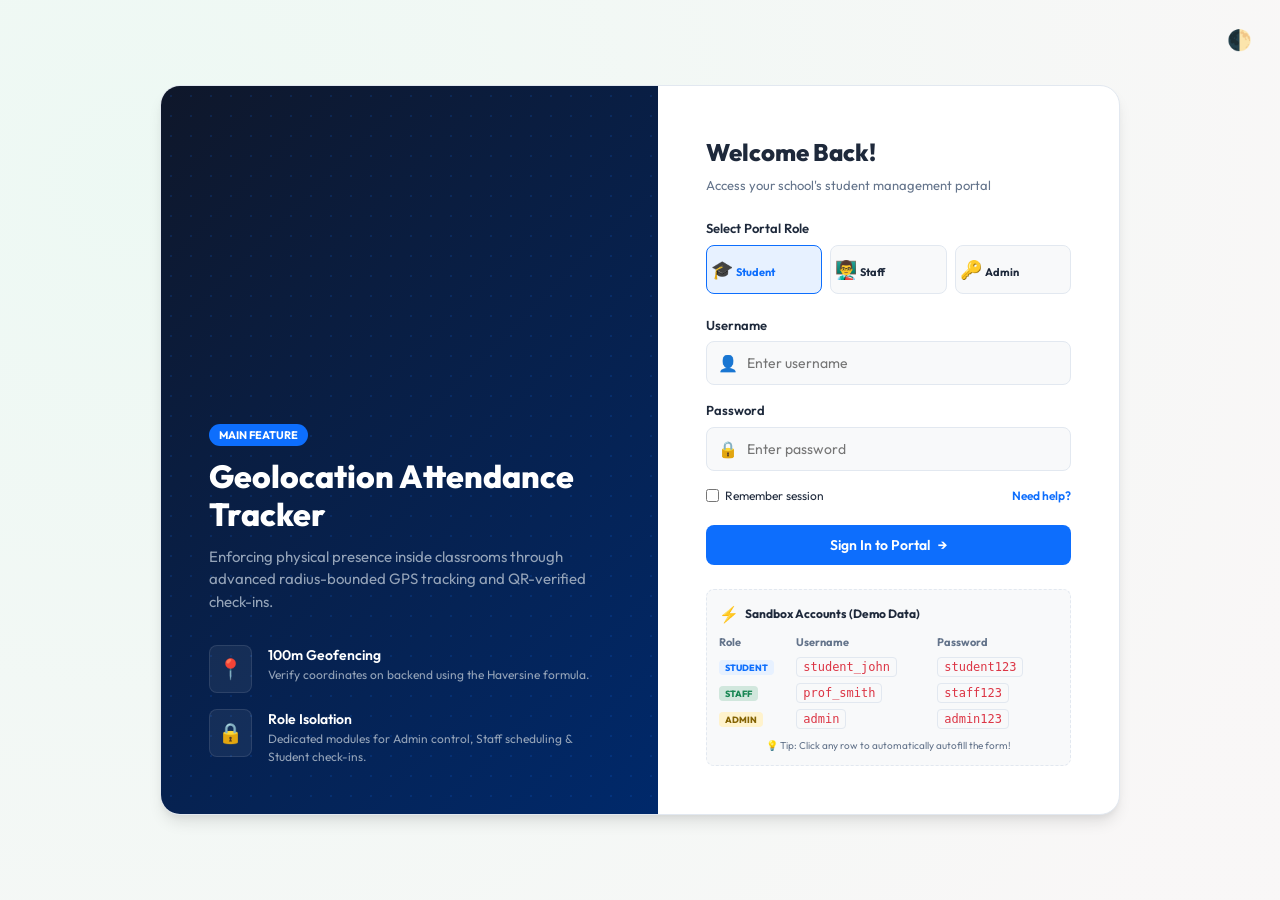
==== index.html @ 69a2ab68 "Initial commit: Smart Student Portal with geofenced attendance" ====
<!DOCTYPE html>
<html lang="en">
<head>
    <meta charset="UTF-8">
    <meta name="viewport" content="width=device-width, initial-scale=1.0">
    <title>Login - Smart Student Management Portal</title>
    <link rel="preconnect" href="https://fonts.googleapis.com">
    <link rel="preconnect" href="https://fonts.gstatic.com" crossorigin>
    <link href="https://fonts.googleapis.com/css2?family=Outfit:wght@300;400;500;600;700;800&display=swap" rel="stylesheet">
    <link rel="stylesheet" href="style.css">
</head>
<body class="login-body">
    <!-- Theme Toggle Floating Button -->
    <button class="theme-toggle" id="theme-btn" aria-label="Toggle Dark Mode">🌓</button>

    <div class="login-wrapper">
        <div class="login-visual">
            <div class="visual-overlay"></div>
            <div class="visual-content">
                <span class="badge">Main Feature</span>
                <h1>Geolocation Attendance Tracker</h1>
                <p>Enforcing physical presence inside classrooms through advanced radius-bounded GPS tracking and QR-verified check-ins.</p>
                <div class="visual-features">
                    <div class="v-feat">
                        <span class="v-icon">📍</span>
                        <div>
                            <h4>100m Geofencing</h4>
                            <p>Verify coordinates on backend using the Haversine formula.</p>
                        </div>
                    </div>
                    <div class="v-feat">
                        <span class="v-icon">🔒</span>
                        <div>
                            <h4>Role Isolation</h4>
                            <p>Dedicated modules for Admin control, Staff scheduling & Student check-ins.</p>
                        </div>
                    </div>
                </div>
            </div>
        </div>

        <div class="login-container">
            <div class="login-header">
                <h2>Welcome Back!</h2>
                <p>Access your school's student management portal</p>
            </div>

            <!-- Login Form -->
            <form id="login-form">
                <div class="form-group">
                    <label for="role-select">Select Portal Role</label>
                    <div class="role-selector-grid">
                        <label class="role-card active">
                            <input type="radio" name="role" value="STUDENT" checked>
                            <span class="role-emoji">🎓</span>
                            <span class="role-text">Student</span>
                        </label>
                        <label class="role-card">
                            <input type="radio" name="role" value="STAFF">
                            <span class="role-emoji">👨‍🏫</span>
                            <span class="role-text">Staff</span>
                        </label>
                        <label class="role-card">
                            <input type="radio" name="role" value="ADMIN">
                            <span class="role-emoji">🔑</span>
                            <span class="role-text">Admin</span>
                        </label>
                    </div>
                </div>

                <div class="form-group">
                    <label for="username">Username</label>
                    <div class="input-with-icon">
                        <span class="field-icon">👤</span>
                        <input type="text" id="username" placeholder="Enter username" required autocomplete="username">
                    </div>
                </div>

                <div class="form-group">
                    <label for="password">Password</label>
                    <div class="input-with-icon">
                        <span class="field-icon">🔒</span>
                        <input type="password" id="password" placeholder="Enter password" required autocomplete="current-password">
                    </div>
                </div>

                <div class="form-actions">
                    <label class="remember-me">
                        <input type="checkbox" id="remember">
                        <span>Remember session</span>
                    </label>
                    <a href="#" class="forgot-pwd" onclick="alert('Demo account credentials are listed in the Sandbox Accounts panel below!')">Need help?</a>
                </div>

                <div id="login-error" class="error-banner hide">
                    <span class="err-icon">⚠️</span>
                    <span class="err-msg">Invalid username or password.</span>
                </div>

                <button type="submit" class="btn btn-primary btn-block" id="login-submit-btn">
                    <span>Sign In to Portal</span>
                    <span class="btn-arrow">→</span>
                </button>
            </form>

            <!-- Sandbox Accounts Guide (Extremely helpful for grading!) -->
            <div class="sandbox-card">
                <div class="sandbox-header">
                    <span>⚡</span>
                    <h4>Sandbox Accounts (Demo Data)</h4>
                </div>
                <div class="sandbox-body">
                    <table class="sandbox-table">
                        <thead>
                            <tr>
                                <th>Role</th>
                                <th>Username</th>
                                <th>Password</th>
                            </tr>
                        </thead>
                        <tbody>
                            <tr onclick="fillCredentials('student_john', 'student123', 'STUDENT')">
                                <td><span class="pill-badge student">Student</span></td>
                                <td><code>student_john</code></td>
                                <td><code>student123</code></td>
                            </tr>
                            <tr onclick="fillCredentials('prof_smith', 'staff123', 'STAFF')">
                                <td><span class="pill-badge staff">Staff</span></td>
                                <td><code>prof_smith</code></td>
                                <td><code>staff123</code></td>
                            </tr>
                            <tr onclick="fillCredentials('admin', 'admin123', 'ADMIN')">
                                <td><span class="pill-badge admin">Admin</span></td>
                                <td><code>admin</code></td>
                                <td><code>admin123</code></td>
                            </tr>
                        </tbody>
                    </table>
                    <p class="sandbox-tip">💡 Tip: Click any row to automatically autofill the form!</p>
                </div>
            </div>
        </div>
    </div>

    <script src="script.js"></script>
</body>
</html>
---- style.css ----
/* Style Sheet for Smart Student Management Portal */

/* Core Theme Variables */
:root {
    --font-primary: 'Outfit', sans-serif;
    
    /* Light Mode Palette */
    --primary: #0d6efd;
    --primary-hover: #0b5ed7;
    --primary-light: #e7f1ff;
    --success: #198754;
    --success-light: #d1e7dd;
    --danger: #dc3545;
    --danger-light: #f8d7da;
    --warning: #ffc107;
    --warning-light: #fff3cd;
    
    --bg-color: #f8f9fa;
    --card-bg: #ffffff;
    --sidebar-bg: #0f172a;
    --sidebar-text: #94a3b8;
    --sidebar-active: #ffffff;
    --sidebar-active-bg: #1e293b;
    
    --text-color: #1e293b;
    --text-muted: #64748b;
    --border-color: #e2e8f0;
    
    --shadow-sm: 0 1px 3px rgba(0,0,0,0.1), 0 1px 2px rgba(0,0,0,0.06);
    --shadow-md: 0 4px 6px -1px rgba(0,0,0,0.1), 0 2px 4px -1px rgba(0,0,0,0.06);
    --shadow-lg: 0 10px 15px -3px rgba(0,0,0,0.1), 0 4px 6px -2px rgba(0,0,0,0.05);
    
    --glass-bg: rgba(255, 255, 255, 0.7);
    --glass-border: rgba(255, 255, 255, 0.4);
    --glass-blur: 12px;
    
    --border-radius: 12px;
    --border-radius-sm: 8px;
    --border-radius-lg: 20px;
    --transition: all 0.25s cubic-bezier(0.4, 0, 0.2, 1);
}

/* Dark Mode Overrides */
[data-theme="dark"] {
    --bg-color: #090d16;
    --card-bg: #111827;
    --sidebar-bg: #030712;
    --sidebar-active-bg: #111827;
    
    --text-color: #f3f4f6;
    --text-muted: #9ca3af;
    --border-color: #1f2937;
    
    --glass-bg: rgba(17, 24, 39, 0.7);
    --glass-border: rgba(31, 41, 55, 0.5);
    
    --shadow-sm: 0 1px 3px rgba(0,0,0,0.3);
    --shadow-md: 0 4px 6px -1px rgba(0,0,0,0.4);
    --shadow-lg: 0 10px 15px -3px rgba(0,0,0,0.5);
    
    --primary-light: #1e293b;
}

/* Global Resets & Styles */
* {
    margin: 0;
    padding: 0;
    box-sizing: border-box;
}

body {
    font-family: var(--font-primary);
    background-color: var(--bg-color);
    color: var(--text-color);
    line-height: 1.5;
    transition: var(--transition);
    overflow-x: hidden;
}

/* Scrollbar Customization */
::-webkit-scrollbar {
    width: 6px;
    height: 6px;
}
::-webkit-scrollbar-track {
    background: transparent;
}
::-webkit-scrollbar-thumb {
    background: var(--border-color);
    border-radius: 10px;
}
::-webkit-scrollbar-thumb:hover {
    background: var(--text-muted);
}

/* Layout Utilities */
.hide {
    display: none !important;
}

.text-center { text-align: center !important; }
.text-right { text-align: right !important; }
.py-4 { padding-top: 1.5rem !important; padding-bottom: 1.5rem !important; }
.py-5 { padding-top: 3rem !important; padding-bottom: 3rem !important; }
.mt-2 { margin-top: 0.5rem !important; }
.mt-3 { margin-top: 1rem !important; }
.mt-4 { margin-top: 1.5rem !important; }
.mb-2 { margin-bottom: 0.5rem !important; }
.mb-3 { margin-bottom: 1rem !important; }
.mb-4 { margin-bottom: 1.5rem !important; }
.mb-0 { margin-bottom: 0 !important; }
.max-width-100 { max-width: 100px !important; }
.max-width-300 { max-width: 300px !important; }
.max-width-350 { max-width: 350px !important; }

/* Grid Layouts */
.row {
    display: flex;
    gap: 12px;
}
.col {
    flex: 1;
}

.layout-grid-2 {
    display: grid;
    grid-template-columns: repeat(auto-fit, minmax(320px, 1fr));
    gap: 24px;
    margin-top: 24px;
}

.layout-grid-3-2 {
    display: grid;
    grid-template-columns: 3fr 2fr;
    gap: 24px;
    margin-top: 24px;
}

.layout-grid-3-1 {
    display: grid;
    grid-template-columns: 3fr 1fr;
    gap: 24px;
    margin-top: 24px;
}

@media (max-width: 992px) {
    .layout-grid-3-2, .layout-grid-3-1 {
        grid-template-columns: 1fr;
    }
}

/* Buttons */
.btn {
    display: inline-flex;
    align-items: center;
    justify-content: center;
    font-family: var(--font-primary);
    font-size: 14px;
    font-weight: 600;
    padding: 10px 18px;
    border-radius: var(--border-radius-sm);
    border: 1px solid transparent;
    cursor: pointer;
    transition: var(--transition);
    gap: 8px;
}

.btn-primary {
    background-color: var(--primary);
    color: #ffffff;
}
.btn-primary:hover {
    background-color: var(--primary-hover);
    transform: translateY(-1px);
}

.btn-success {
    background-color: var(--success);
    color: #ffffff;
}
.btn-success:hover {
    background-color: #157347;
    transform: translateY(-1px);
}

.btn-danger {
    background-color: var(--danger);
    color: #ffffff;
}
.btn-danger:hover {
    background-color: #bb2d3b;
}

.btn-outline {
    background-color: transparent;
    border-color: var(--border-color);
    color: var(--text-color);
}
.btn-outline:hover {
    background-color: var(--bg-color);
}

.btn-outline-primary {
    background-color: transparent;
    border-color: var(--primary);
    color: var(--primary);
}
.btn-outline-primary:hover {
    background-color: var(--primary-light);
}

.btn-outline-danger {
    background-color: transparent;
    border-color: var(--danger);
    color: var(--danger);
}
.btn-outline-danger:hover {
    background-color: var(--danger-light);
}

.btn-sm {
    padding: 6px 12px;
    font-size: 12px;
}

.btn-lg {
    padding: 14px 24px;
    font-size: 16px;
    border-radius: var(--border-radius);
}

.btn-block {
    display: flex;
    width: 100%;
}

/* Theme Toggle Button */
.theme-toggle {
    background: transparent;
    border: none;
    font-size: 20px;
    cursor: pointer;
    padding: 8px;
    border-radius: 50%;
    transition: var(--transition);
}
.theme-toggle:hover {
    background-color: var(--border-color);
    transform: scale(1.1);
}

/* ---------------------------------------------------- */
/* LOGIN PAGE STYLING */
/* ---------------------------------------------------- */
.login-body {
    background: radial-gradient(circle at 10% 20%, rgba(216, 241, 230, 0.46) 0.1%, rgba(233, 226, 226, 0.28) 90.1%);
    min-height: 100vh;
    display: flex;
    align-items: center;
    justify-content: center;
    padding: 20px;
}

[data-theme="dark"].login-body {
    background: radial-gradient(circle at 10% 20%, rgba(13, 20, 35, 0.9) 0%, rgba(3, 7, 18, 1) 100%);
}

.login-body #theme-btn {
    position: absolute;
    top: 20px;
    right: 20px;
    z-index: 100;
}

.login-wrapper {
    background: var(--card-bg);
    width: 100%;
    max-width: 960px;
    min-height: 580px;
    border-radius: var(--border-radius-lg);
    box-shadow: var(--shadow-lg);
    display: flex;
    overflow: hidden;
    border: 1px solid var(--border-color);
}

@media (max-width: 768px) {
    .login-wrapper {
        flex-direction: column;
    }
    .login-visual {
        display: none;
    }
}

.login-visual {
    flex: 1.1;
    background: linear-gradient(135deg, #0f172a 0%, #00296b 100%);
    position: relative;
    padding: 48px;
    display: flex;
    align-items: flex-end;
}

.visual-overlay {
    position: absolute;
    top: 0; left: 0; right: 0; bottom: 0;
    background-image: radial-gradient(rgba(13, 110, 253, 0.15) 1px, transparent 0);
    background-size: 20px 20px;
}

.visual-content {
    position: relative;
    z-index: 10;
    color: #ffffff;
}

.visual-content h1 {
    font-size: 32px;
    font-weight: 800;
    line-height: 1.2;
    margin: 12px 0;
}

.visual-content p {
    color: #94a3b8;
    font-size: 15px;
    margin-bottom: 32px;
}

.badge {
    background-color: var(--primary);
    color: #ffffff;
    padding: 4px 10px;
    font-size: 11px;
    font-weight: 700;
    text-transform: uppercase;
    border-radius: 20px;
}

.visual-features {
    display: flex;
    flex-direction: column;
    gap: 16px;
}

.v-feat {
    display: flex;
    gap: 16px;
    align-items: flex-start;
}

.v-icon {
    font-size: 20px;
    background: rgba(255,255,255,0.06);
    padding: 8px;
    border-radius: 8px;
    border: 1px solid rgba(255,255,255,0.1);
}

.v-feat h4 {
    font-size: 14px;
    font-weight: 600;
}

.v-feat p {
    font-size: 12px;
    color: #94a3b8;
    margin-bottom: 0;
}

.login-container {
    flex: 1;
    padding: 48px;
    display: flex;
    flex-direction: column;
    justify-content: center;
}

.login-header h2 {
    font-size: 24px;
    font-weight: 800;
    margin-bottom: 6px;
}

.login-header p {
    color: var(--text-muted);
    font-size: 13px;
    margin-bottom: 24px;
}

/* Forms & Inputs */
.form-group {
    margin-bottom: 16px;
}

.form-group label {
    display: block;
    font-size: 13px;
    font-weight: 600;
    margin-bottom: 6px;
    color: var(--text-color);
}

.input-with-icon {
    position: relative;
    width: 100%;
}

.field-icon {
    position: absolute;
    left: 12px;
    top: 50%;
    transform: translateY(-50%);
    font-size: 16px;
    color: var(--text-muted);
}

.form-control, input[type="text"], input[type="password"], input[type="email"], select, textarea {
    width: 100%;
    background-color: var(--bg-color);
    border: 1px solid var(--border-color);
    color: var(--text-color);
    font-family: var(--font-primary);
    font-size: 14px;
    padding: 12px 16px;
    border-radius: var(--border-radius-sm);
    transition: var(--transition);
}

.input-with-icon .form-control, .input-with-icon input {
    padding-left: 40px;
}

.form-control:focus, input:focus, select:focus, textarea:focus {
    outline: none;
    border-color: var(--primary);
    box-shadow: 0 0 0 3px var(--primary-light);
}

/* Role Radio Selection */
.role-selector-grid {
    display: grid;
    grid-template-columns: repeat(3, 1fr);
    gap: 8px;
    margin-bottom: 16px;
}

.role-card {
    border: 1px solid var(--border-color);
    border-radius: var(--border-radius-sm);
    padding: 10px 4px;
    display: flex;
    flex-direction: column;
    align-items: center;
    cursor: pointer;
    transition: var(--transition);
    background-color: var(--bg-color);
}

.role-card input[type="radio"] {
    display: none;
}

.role-emoji {
    font-size: 18px;
    margin-bottom: 4px;
}

.role-text {
    font-size: 11px;
    font-weight: 700;
}

.role-card.active {
    border-color: var(--primary);
    background-color: var(--primary-light);
    color: var(--primary);
}

/* Form Actions */
.form-actions {
    display: flex;
    justify-content: space-between;
    align-items: center;
    font-size: 12px;
    margin-bottom: 20px;
}

.remember-me {
    display: flex;
    align-items: center;
    gap: 6px;
    cursor: pointer;
}

.forgot-pwd {
    color: var(--primary);
    text-decoration: none;
    font-weight: 600;
}

.error-banner {
    background-color: var(--danger-light);
    color: var(--danger);
    padding: 10px 14px;
    border-radius: var(--border-radius-sm);
    font-size: 12px;
    font-weight: 600;
    margin-bottom: 16px;
    display: flex;
    align-items: center;
    gap: 8px;
    border: 1px solid rgba(220, 53, 69, 0.2);
}

/* Sandbox Credentials Helper */
.sandbox-card {
    background-color: var(--bg-color);
    border: 1px dashed var(--border-color);
    border-radius: var(--border-radius-sm);
    margin-top: 24px;
    padding: 12px;
}

.sandbox-header {
    display: flex;
    align-items: center;
    gap: 6px;
    margin-bottom: 8px;
}

.sandbox-header h4 {
    font-size: 12px;
    font-weight: 700;
}

.sandbox-table {
    width: 100%;
    font-size: 11px;
    border-collapse: collapse;
}

.sandbox-table th {
    text-align: left;
    color: var(--text-muted);
    padding-bottom: 4px;
}

.sandbox-table tr {
    cursor: pointer;
    transition: var(--transition);
}

.sandbox-table tr:hover {
    background-color: var(--border-color);
}

.sandbox-table td {
    padding: 4px 0;
}

.sandbox-tip {
    font-size: 10px;
    color: var(--text-muted);
    margin-top: 6px;
    text-align: center;
}

/* Pill Badges */
.pill-badge {
    padding: 2px 6px;
    font-size: 9px;
    font-weight: 800;
    border-radius: 4px;
    text-transform: uppercase;
}

.pill-badge.student { background-color: var(--primary-light); color: var(--primary); }
.pill-badge.staff { background-color: var(--success-light); color: var(--success); }
.pill-badge.admin { background-color: var(--warning-light); color: #856404; }

/* ---------------------------------------------------- */
/* DASHBOARD STRUCTURE */
/* ---------------------------------------------------- */
.dashboard-body {
    background-color: var(--bg-color);
    min-height: 100vh;
}

.dashboard-wrapper {
    display: flex;
    min-height: 100vh;
}

@media (max-width: 768px) {
    .dashboard-wrapper {
        flex-direction: column;
    }
}

/* Sidebar Navigation */
.sidebar {
    background-color: var(--sidebar-bg);
    width: 260px;
    display: flex;
    flex-direction: column;
    border-right: 1px solid var(--border-color);
    padding: 24px;
    color: var(--sidebar-text);
    flex-shrink: 0;
}

@media (max-width: 768px) {
    .sidebar {
        width: 100%;
        border-right: none;
        border-bottom: 1px solid var(--border-color);
    }
}

.sidebar-brand {
    display: flex;
    align-items: center;
    gap: 12px;
    margin-bottom: 32px;
}

.brand-logo {
    font-size: 28px;
}

.sidebar-brand h3 {
    color: #ffffff;
    font-size: 18px;
    font-weight: 800;
}

.sidebar-brand p {
    font-size: 11px;
    color: var(--text-muted);
}

.profile-card-mini {
    background-color: var(--sidebar-active-bg);
    border-radius: var(--border-radius);
    padding: 16px;
    display: flex;
    align-items: center;
    gap: 12px;
    margin-bottom: 24px;
    border: 1px solid rgba(255,255,255,0.05);
}

.avatar {
    width: 40px;
    height: 40px;
    border-radius: 50%;
    background-color: var(--primary);
    display: flex;
    align-items: center;
    justify-content: center;
    font-size: 20px;
}

.profile-info h4 {
    color: #ffffff;
    font-size: 13px;
    font-weight: 700;
    max-width: 130px;
    white-space: nowrap;
    overflow: hidden;
    text-overflow: ellipsis;
}

.role-pill {
    font-size: 9px;
    font-weight: 800;
    color: var(--primary);
    background-color: var(--primary-light);
    padding: 1px 6px;
    border-radius: 4px;
    text-transform: uppercase;
}

.sidebar-menu {
    flex: 1;
}

.menu-list {
    list-style: none;
    display: flex;
    flex-direction: column;
    gap: 6px;
}

.menu-list li {
    padding: 12px 16px;
    border-radius: var(--border-radius-sm);
    display: flex;
    align-items: center;
    gap: 12px;
    cursor: pointer;
    font-size: 14px;
    font-weight: 500;
    transition: var(--transition);
}

.menu-list li:hover {
    background-color: var(--sidebar-active-bg);
    color: #ffffff;
}

.menu-list li.active {
    background-color: var(--primary);
    color: #ffffff;
}

.menu-icon {
    font-size: 18px;
}

.sidebar-footer {
    margin-top: 24px;
}

/* Main Content Area */
.main-content {
    flex: 1;
    padding: 32px;
    overflow-y: auto;
}

@media (max-width: 768px) {
    .main-content {
        padding: 16px;
    }
}

/* Topbar Header */
.topbar {
    display: flex;
    justify-content: space-between;
    align-items: center;
    margin-bottom: 32px;
    border-bottom: 1px solid var(--border-color);
    padding-bottom: 16px;
}

.topbar-left h2 {
    font-size: 26px;
    font-weight: 800;
}

.topbar-left .subtitle {
    font-size: 13px;
    color: var(--text-muted);
}

.topbar-right {
    display: flex;
    align-items: center;
    gap: 16px;
}

.date-widget {
    background-color: var(--card-bg);
    border: 1px solid var(--border-color);
    border-radius: var(--border-radius-sm);
    padding: 8px 14px;
    font-size: 12px;
    font-weight: 600;
    display: flex;
    align-items: center;
    gap: 8px;
    box-shadow: var(--shadow-sm);
}

/* ---------------------------------------------------- */
/* CARDS & CONTAINERS */
/* ---------------------------------------------------- */
.card {
    background-color: var(--card-bg);
    border: 1px solid var(--border-color);
    border-radius: var(--border-radius);
    box-shadow: var(--shadow-sm);
    overflow: hidden;
    transition: var(--transition);
    margin-bottom: 24px;
}

.card:hover {
    box-shadow: var(--shadow-md);
}

.card-header {
    padding: 16px 24px;
    border-bottom: 1px solid var(--border-color);
    display: flex;
    justify-content: space-between;
    align-items: center;
}

.card-header h4 {
    font-size: 15px;
    font-weight: 700;
}

.card-tag {
    font-size: 10px;
    font-weight: 800;
    padding: 2px 6px;
    border-radius: 4px;
    text-transform: uppercase;
}
.card-tag.active { background-color: var(--success-light); color: var(--success); }

.card-body {
    padding: 24px;
}

/* Glassmorphism Styles */
.bg-glass {
    background: var(--glass-bg);
    backdrop-filter: blur(var(--glass-blur));
    border: 1px solid var(--glass-border);
}

/* Stat Metrics Grid */
.metrics-grid {
    display: grid;
    grid-template-columns: repeat(auto-fit, minmax(220px, 1fr));
    gap: 20px;
}

.metric-card {
    background-color: var(--card-bg);
    border: 1px solid var(--border-color);
    border-radius: var(--border-radius);
    padding: 20px;
    display: flex;
    gap: 16px;
    align-items: center;
    box-shadow: var(--shadow-sm);
    transition: var(--transition);
}

.metric-card:hover {
    transform: translateY(-2px);
    box-shadow: var(--shadow-md);
}

.border-left-primary { border-left: 4px solid var(--primary); }
.border-left-success { border-left: 4px solid var(--success); }
.border-left-danger { border-left: 4px solid var(--danger); }
.border-left-warning { border-left: 4px solid var(--warning); }
.border-left-info { border-left: 4px solid #0dcaf0; }

.metric-icon {
    font-size: 32px;
    background-color: var(--bg-color);
    width: 60px;
    height: 60px;
    border-radius: 50%;
    display: flex;
    align-items: center;
    justify-content: center;
}

.metric-details {
    flex: 1;
}

.metric-label {
    font-size: 12px;
    color: var(--text-muted);
    font-weight: 600;
    text-transform: uppercase;
}

.metric-details h3 {
    font-size: 24px;
    font-weight: 800;
    margin: 2px 0;
}

.metric-trend {
    font-size: 11px;
    font-weight: 600;
}

.text-success { color: var(--success) !important; }
.text-danger { color: var(--danger) !important; }
.text-warning { color: #d39e00 !important; }
.text-primary { color: var(--primary) !important; }

.progress-bar-container {
    width: 100%;
    height: 6px;
    background-color: var(--border-color);
    border-radius: 10px;
    margin-top: 6px;
    overflow: hidden;
}

.progress-bar {
    height: 100%;
    background-color: var(--primary);
    border-radius: 10px;
    transition: width 0.6s ease;
}

/* ---------------------------------------------------- */
/* MAIN FEATURE: GEOLOCATION MARKER PAGE */
/* ---------------------------------------------------- */

/* Pulse Radar ping */
.radar-box {
    position: relative;
    width: 80px;
    height: 80px;
    margin: 0 auto 16px;
    background-color: var(--primary-light);
    border-radius: 50%;
    display: flex;
    align-items: center;
    justify-content: center;
}

.radar-emoji {
    font-size: 32px;
    z-index: 10;
}

.radar-ping {
    position: absolute;
    width: 100%;
    height: 100%;
    border-radius: 50%;
    background-color: var(--primary);
    opacity: 0.7;
    animation: pulse-ping 2s infinite;
}

@keyframes pulse-ping {
    0% {
        transform: scale(0.9);
        opacity: 0.8;
    }
    100% {
        transform: scale(1.8);
        opacity: 0;
    }
}

/* Map placeholder */
.map-visual-box {
    background-color: #cbd5e1;
    border: 1px solid var(--border-color);
    height: 220px;
    border-radius: var(--border-radius);
    position: relative;
    overflow: hidden;
    margin-bottom: 20px;
    display: flex;
    align-items: center;
    justify-content: center;
    background-image: linear-gradient(rgba(0, 0, 0, 0.05) 1px, transparent 0), linear-gradient(90deg, rgba(0, 0, 0, 0.05) 1px, transparent 0);
    background-size: 15px 15px;
}

[data-theme="dark"] .map-visual-box {
    background-color: #1e293b;
    background-image: linear-gradient(rgba(255, 255, 255, 0.03) 1px, transparent 0), linear-gradient(90deg, rgba(255, 255, 255, 0.03) 1px, transparent 0);
}

.map-overlay {
    background: rgba(15, 23, 42, 0.8);
    color: #ffffff;
    padding: 10px 20px;
    border-radius: 30px;
    font-size: 12px;
    font-weight: 600;
    z-index: 10;
    backdrop-filter: blur(4px);
    border: 1px solid rgba(255,255,255,0.1);
}

.map-coordinates {
    position: absolute;
    bottom: 12px;
    left: 12px;
    background-color: rgba(15, 23, 42, 0.85);
    color: #ffffff;
    padding: 6px 12px;
    border-radius: 8px;
    font-size: 10px;
    font-weight: 600;
    border: 1px solid rgba(255,255,255,0.15);
}

.geo-details-box {
    display: flex;
    flex-direction: column;
    gap: 10px;
}

.coordinate-item {
    display: flex;
    justify-content: space-between;
    background-color: var(--bg-color);
    padding: 12px 16px;
    border-radius: var(--border-radius-sm);
    border: 1px solid var(--border-color);
}

.coord-label {
    font-size: 13px;
    color: var(--text-muted);
    font-weight: 600;
}

.coordinate-item strong {
    font-size: 14px;
}

/* Status Info Banner */
.status-banner {
    padding: 12px 16px;
    border-radius: var(--border-radius-sm);
    font-size: 12px;
    font-weight: 600;
    margin-top: 16px;
    display: flex;
    align-items: center;
    gap: 10px;
    border: 1px solid transparent;
}
.status-banner.info { background-color: var(--primary-light); color: var(--primary); border-color: rgba(13, 110, 253, 0.2); }
.status-banner.success { background-color: var(--success-light); color: var(--success); border-color: rgba(25, 135, 84, 0.2); }
.status-banner.danger { background-color: var(--danger-light); color: var(--danger); border-color: rgba(220, 53, 69, 0.2); }

/* Radio Group Spoofer selection */
.radio-group-vertical {
    display: flex;
    flex-direction: column;
    gap: 8px;
}

.radio-group-vertical .radio-card {
    border: 1px solid var(--border-color);
    border-radius: var(--border-radius-sm);
    padding: 12px 16px;
    cursor: pointer;
    background-color: var(--bg-color);
    display: flex;
    flex-direction: column;
    align-items: flex-start;
    transition: var(--transition);
}

.radio-group-vertical .radio-card input {
    margin-bottom: 6px;
}

.radio-group-vertical .radio-card strong {
    font-size: 12px;
    margin-top: 4px;
}

.radio-group-vertical .radio-card p {
    font-size: 10px;
    color: var(--text-muted);
}

.radio-group-vertical .radio-card.active {
    border-color: var(--primary);
    background-color: var(--primary-light);
}

/* ---------------------------------------------------- */
/* TABLES & DETAILS */
/* ---------------------------------------------------- */
.table-responsive {
    overflow-x: auto;
    width: 100%;
}

.table {
    width: 100%;
    border-collapse: collapse;
    font-size: 14px;
    text-align: left;
}

.table th {
    padding: 12px 16px;
    font-weight: 700;
    color: var(--text-muted);
    border-bottom: 2px solid var(--border-color);
    font-size: 12px;
    text-transform: uppercase;
}

.table td {
    padding: 14px 16px;
    border-bottom: 1px solid var(--border-color);
    color: var(--text-color);
}

.table tbody tr {
    transition: var(--transition);
}

.table tbody tr:hover {
    background-color: var(--primary-light);
}

code {
    background-color: var(--bg-color);
    color: var(--danger);
    padding: 2px 6px;
    border-radius: 4px;
    font-family: monospace;
    font-size: 12px;
    border: 1px solid var(--border-color);
}

/* Schedule Timetable table custom style */
.schedule-table {
    border-radius: var(--border-radius);
    overflow: hidden;
}

.schedule-table th {
    background-color: var(--primary-light);
    color: var(--primary);
}

/* Inbox log */
.inbox-list {
    display: flex;
    flex-direction: column;
    gap: 12px;
}

.inbox-item {
    background-color: var(--bg-color);
    border: 1px solid var(--border-color);
    border-radius: var(--border-radius-sm);
    padding: 16px;
    position: relative;
    border-left: 4px solid var(--danger);
    transition: var(--transition);
}

.inbox-item:hover {
    transform: translateX(2px);
}

.inbox-item h5 {
    font-size: 13px;
    font-weight: 700;
    margin-bottom: 4px;
}

.inbox-item p {
    font-size: 11px;
    color: var(--text-muted);
    white-space: pre-line;
}

.inbox-item-date {
    position: absolute;
    top: 12px;
    right: 12px;
    font-size: 9px;
    font-weight: 600;
    color: var(--text-muted);
}

.inbox-item-empty {
    font-size: 12px;
    color: var(--text-muted);
    text-align: center;
    padding: 24px 0;
    border: 1px dashed var(--border-color);
    border-radius: var(--border-radius-sm);
}

/* ---------------------------------------------------- */
/* QR CODE BROADCASTER (STAFF VIEW) */
/* ---------------------------------------------------- */
.qr-mockup-placeholder {
    border: 2px dashed var(--border-color);
    border-radius: var(--border-radius);
    height: 260px;
    display: flex;
    flex-direction: column;
    align-items: center;
    justify-content: center;
    color: var(--text-muted);
    padding: 20px;
}

.qr-mockup-placeholder span {
    font-size: 40px;
    margin-bottom: 12px;
}

.qr-mockup-placeholder p {
    font-size: 12px;
    max-width: 200px;
}

.qr-container {
    background-color: #ffffff;
    width: 180px;
    height: 180px;
    margin: 0 auto;
    border: 8px solid #000000;
    border-radius: 8px;
    display: flex;
    align-items: center;
    justify-content: center;
    padding: 8px;
    box-shadow: var(--shadow-md);
}

.qr-code-grid {
    width: 100%;
    height: 100%;
    background-image: 
        linear-gradient(90deg, #000 25%, transparent 25%), 
        linear-gradient(#000 25%, transparent 25%),
        linear-gradient(90deg, #000 50%, transparent 50%),
        linear-gradient(#000 50%, transparent 50%);
    background-size: 10px 10px, 10px 10px, 20px 20px, 20px 20px;
    background-color: #fff;
    opacity: 0.85;
}

.text-muted-small {
    font-size: 11px;
    color: var(--text-muted);
}

/* ---------------------------------------------------- */
/* MODALS */
/* ---------------------------------------------------- */
.modal {
    position: fixed;
    top: 0; left: 0; right: 0; bottom: 0;
    background-color: rgba(0,0,0,0.5);
    z-index: 200;
    display: flex;
    align-items: center;
    justify-content: center;
    padding: 20px;
    backdrop-filter: blur(4px);
}

.modal-content {
    background-color: var(--card-bg);
    border: 1px solid var(--border-color);
    border-radius: var(--border-radius);
    max-width: 500px;
    width: 100%;
    box-shadow: var(--shadow-lg);
    overflow: hidden;
    animation: zoom-in 0.2s ease-out;
}

@keyframes zoom-in {
    0% { transform: scale(0.95); opacity: 0; }
    100% { transform: scale(1); opacity: 1; }
}

.modal-header {
    padding: 16px 24px;
    border-bottom: 1px solid var(--border-color);
    display: flex;
    justify-content: space-between;
    align-items: center;
}

.modal-close {
    font-size: 24px;
    font-weight: 700;
    cursor: pointer;
    color: var(--text-muted);
}
.modal-close:hover {
    color: var(--text-color);
}

.modal-body {
    padding: 24px;
}

/* Form layouts */
.form-row-three {
    display: flex;
    gap: 10px;
    align-items: center;
}

.inline-creator-form {
    display: flex;
    gap: 10px;
    align-items: center;
}

/* Badge values */
.badge-warning { background-color: var(--warning-light); color: #856404; }
.badge-success { background-color: var(--success-light); color: var(--success); }
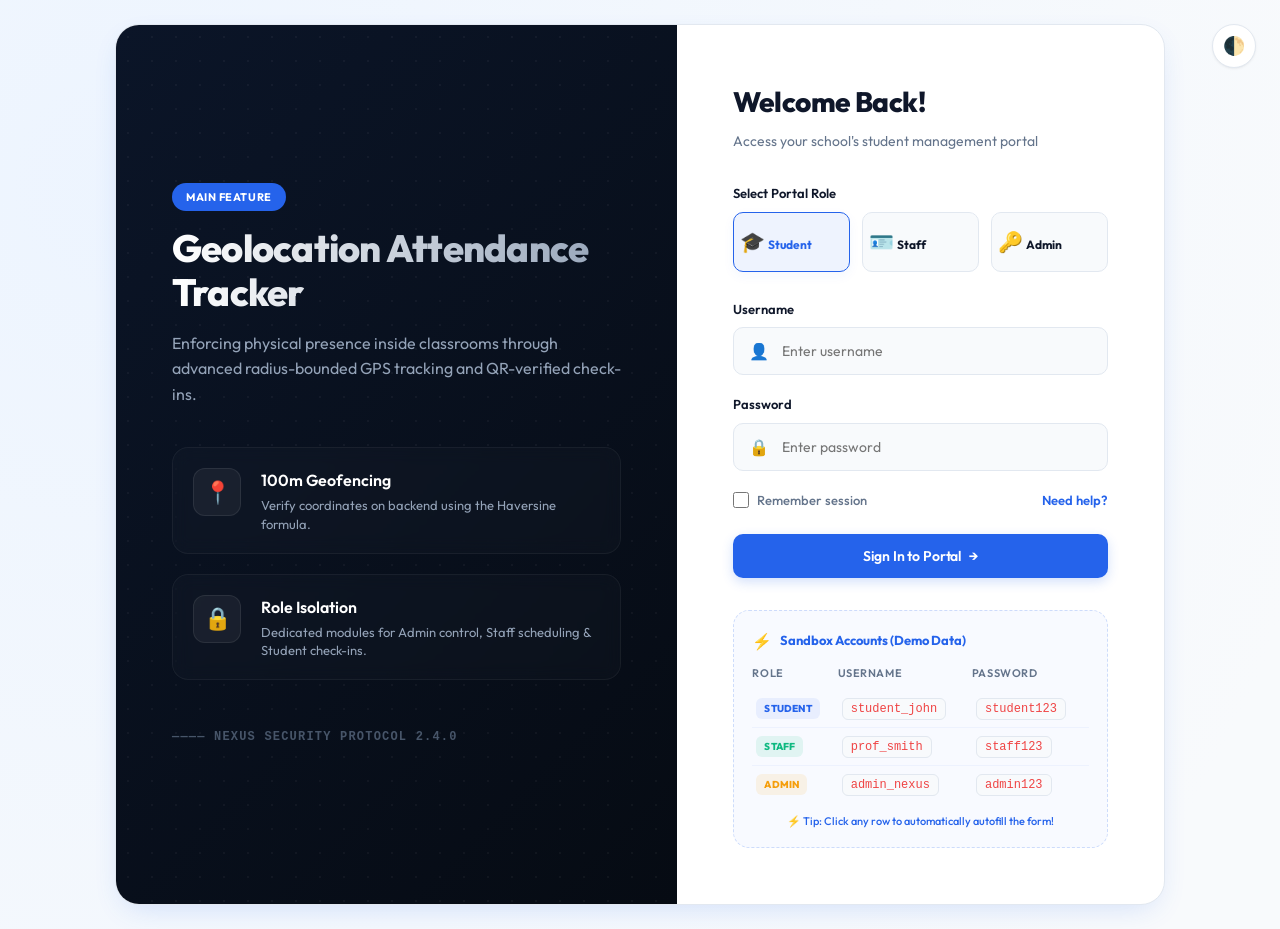
==== commit a3d62da3: "Redesign login and dashboard overview panels to match premium high-fidelity mockups" ====
--- a/index.html
+++ b/index.html
@@ -14,12 +14,13 @@
     <button class="theme-toggle" id="theme-btn" aria-label="Toggle Dark Mode">🌓</button>
 
     <div class="login-wrapper">
+        <!-- Left Panel - Corporate Branding & Features -->
         <div class="login-visual">
-            <div class="visual-overlay"></div>
             <div class="visual-content">
                 <span class="badge">Main Feature</span>
                 <h1>Geolocation Attendance Tracker</h1>
                 <p>Enforcing physical presence inside classrooms through advanced radius-bounded GPS tracking and QR-verified check-ins.</p>
+                
                 <div class="visual-features">
                     <div class="v-feat">
                         <span class="v-icon">📍</span>
@@ -36,9 +37,14 @@
                         </div>
                     </div>
                 </div>
+
+                <div class="visual-footer">
+                    ———— NEXUS SECURITY PROTOCOL 2.4.0
+                </div>
             </div>
         </div>
 
+        <!-- Right Panel - Login Card Form -->
         <div class="login-container">
             <div class="login-header">
                 <h2>Welcome Back!</h2>
@@ -48,20 +54,20 @@
             <!-- Login Form -->
             <form id="login-form">
                 <div class="form-group">
-                    <label for="role-select">Select Portal Role</label>
+                    <label>Select Portal Role</label>
                     <div class="role-selector-grid">
-                        <label class="role-card active">
-                            <input type="radio" name="role" value="STUDENT" checked>
+                        <label class="role-card active" id="role-card-student">
+                            <input type="radio" name="role" value="STUDENT" checked onchange="updateRoleUI('STUDENT')">
                             <span class="role-emoji">🎓</span>
                             <span class="role-text">Student</span>
                         </label>
-                        <label class="role-card">
-                            <input type="radio" name="role" value="STAFF">
-                            <span class="role-emoji">👨‍🏫</span>
+                        <label class="role-card" id="role-card-staff">
+                            <input type="radio" name="role" value="STAFF" onchange="updateRoleUI('STAFF')">
+                            <span class="role-emoji">🪪</span>
                             <span class="role-text">Staff</span>
                         </label>
-                        <label class="role-card">
-                            <input type="radio" name="role" value="ADMIN">
+                        <label class="role-card" id="role-card-admin">
+                            <input type="radio" name="role" value="ADMIN" onchange="updateRoleUI('ADMIN')">
                             <span class="role-emoji">🔑</span>
                             <span class="role-text">Admin</span>
                         </label>
@@ -103,7 +109,7 @@
                 </button>
             </form>
 
-            <!-- Sandbox Accounts Guide (Extremely helpful for grading!) -->
+            <!-- Sandbox Accounts Helper Table -->
             <div class="sandbox-card">
                 <div class="sandbox-header">
                     <span>⚡</span>
@@ -129,19 +135,32 @@
                                 <td><code>prof_smith</code></td>
                                 <td><code>staff123</code></td>
                             </tr>
-                            <tr onclick="fillCredentials('admin', 'admin123', 'ADMIN')">
+                            <tr onclick="fillCredentials('admin_nexus', 'admin123', 'ADMIN')">
                                 <td><span class="pill-badge admin">Admin</span></td>
-                                <td><code>admin</code></td>
+                                <td><code>admin_nexus</code></td>
                                 <td><code>admin123</code></td>
                             </tr>
                         </tbody>
                     </table>
-                    <p class="sandbox-tip">💡 Tip: Click any row to automatically autofill the form!</p>
+                    <p class="sandbox-tip">⚡ Tip: Click any row to automatically autofill the form!</p>
                 </div>
             </div>
         </div>
     </div>
 
     <script src="script.js"></script>
+    <script>
+        // Inline UI helper to keep role cards styles synchronized instantly with radio changes
+        function updateRoleUI(selectedRole) {
+            document.querySelectorAll('.role-card').forEach(card => card.classList.remove('active'));
+            if (selectedRole === 'STUDENT') {
+                document.getElementById('role-card-student').classList.add('active');
+            } else if (selectedRole === 'STAFF') {
+                document.getElementById('role-card-staff').classList.add('active');
+            } else if (selectedRole === 'ADMIN') {
+                document.getElementById('role-card-admin').classList.add('active');
+            }
+        }
+    </script>
 </body>
 </html>
--- a/style.css
+++ b/style.css
@@ -1,67 +1,81 @@
-/* Style Sheet for Smart Student Management Portal */
-
-/* Core Theme Variables */
+/* ==========================================================================
+   SMART STUDENT MANAGEMENT PORTAL - DESIGN SYSTEM
+   ========================================================================== */
+
+@import url('https://fonts.googleapis.com/css2?family=Outfit:wght@300;400;500;600;700;800&display=swap');
+
 :root {
     --font-primary: 'Outfit', sans-serif;
     
-    /* Light Mode Palette */
-    --primary: #0d6efd;
-    --primary-hover: #0b5ed7;
-    --primary-light: #e7f1ff;
-    --success: #198754;
-    --success-light: #d1e7dd;
-    --danger: #dc3545;
-    --danger-light: #f8d7da;
-    --warning: #ffc107;
-    --warning-light: #fff3cd;
+    /* Harmonious Light Mode Palette */
+    --primary: #2563eb;
+    --primary-hover: #1d4ed8;
+    --primary-light: rgba(37, 99, 235, 0.08);
+    --success: #10b981;
+    --success-light: rgba(16, 185, 129, 0.1);
+    --danger: #ef4444;
+    --danger-light: rgba(239, 68, 68, 0.1);
+    --warning: #f59e0b;
+    --warning-light: rgba(245, 158, 11, 0.1);
+    --info: #06b6d4;
+    --info-light: rgba(6, 182, 212, 0.1);
     
-    --bg-color: #f8f9fa;
+    /* Backgrounds & Text */
+    --bg-color: #f8fafc;
     --card-bg: #ffffff;
-    --sidebar-bg: #0f172a;
+    --border-color: #e2e8f0;
+    --text-color: #0f172a;
+    --text-muted: #64748b;
+    
+    /* Sidebar (Corporate Navy) */
+    --sidebar-bg: #0b1528;
     --sidebar-text: #94a3b8;
+    --sidebar-active-bg: #1e293b;
     --sidebar-active: #ffffff;
-    --sidebar-active-bg: #1e293b;
     
-    --text-color: #1e293b;
-    --text-muted: #64748b;
-    --border-color: #e2e8f0;
+    /* Shadow & Glass */
+    --shadow-sm: 0 1px 3px 0 rgba(0, 0, 0, 0.05), 0 1px 2px -1px rgba(0, 0, 0, 0.05);
+    --shadow-md: 0 4px 6px -1px rgba(0, 0, 0, 0.08), 0 2px 4px -2px rgba(0, 0, 0, 0.08);
+    --shadow-lg: 0 10px 15px -3px rgba(37, 99, 235, 0.05), 0 4px 6px -4px rgba(37, 99, 235, 0.05);
+    --shadow-premium: 0 10px 30px -10px rgba(37, 99, 235, 0.2);
     
-    --shadow-sm: 0 1px 3px rgba(0,0,0,0.1), 0 1px 2px rgba(0,0,0,0.06);
-    --shadow-md: 0 4px 6px -1px rgba(0,0,0,0.1), 0 2px 4px -1px rgba(0,0,0,0.06);
-    --shadow-lg: 0 10px 15px -3px rgba(0,0,0,0.1), 0 4px 6px -2px rgba(0,0,0,0.05);
+    --glass-bg: rgba(255, 255, 255, 0.8);
+    --glass-border: rgba(241, 245, 249, 0.5);
+    --glass-blur: 16px;
     
-    --glass-bg: rgba(255, 255, 255, 0.7);
-    --glass-border: rgba(255, 255, 255, 0.4);
-    --glass-blur: 12px;
+    /* Borders & Radius */
+    --border-radius: 16px;
+    --border-radius-sm: 10px;
+    --border-radius-lg: 24px;
+    --transition: all 0.3s cubic-bezier(0.4, 0, 0.2, 1);
+}
+
+/* Premium Dark Mode Overrides */
+[data-theme="dark"] {
+    --bg-color: #050811;
+    --card-bg: #0c1120;
+    --border-color: #1e293b;
+    --text-color: #f1f5f9;
+    --text-muted: #94a3b8;
     
-    --border-radius: 12px;
-    --border-radius-sm: 8px;
-    --border-radius-lg: 20px;
-    --transition: all 0.25s cubic-bezier(0.4, 0, 0.2, 1);
-}
-
-/* Dark Mode Overrides */
-[data-theme="dark"] {
-    --bg-color: #090d16;
-    --card-bg: #111827;
     --sidebar-bg: #030712;
-    --sidebar-active-bg: #111827;
+    --sidebar-active-bg: #0f172a;
     
-    --text-color: #f3f4f6;
-    --text-muted: #9ca3af;
-    --border-color: #1f2937;
+    --glass-bg: rgba(12, 17, 32, 0.8);
+    --glass-border: rgba(30, 41, 59, 0.5);
     
-    --glass-bg: rgba(17, 24, 39, 0.7);
-    --glass-border: rgba(31, 41, 55, 0.5);
+    --shadow-sm: 0 1px 3px rgba(0, 0, 0, 0.2);
+    --shadow-md: 0 4px 6px -1px rgba(0, 0, 0, 0.3);
+    --shadow-lg: 0 10px 15px -3px rgba(0, 0, 0, 0.4);
+    --shadow-premium: 0 10px 30px -10px rgba(0, 0, 0, 0.5);
     
-    --shadow-sm: 0 1px 3px rgba(0,0,0,0.3);
-    --shadow-md: 0 4px 6px -1px rgba(0,0,0,0.4);
-    --shadow-lg: 0 10px 15px -3px rgba(0,0,0,0.5);
-    
-    --primary-light: #1e293b;
-}
-
-/* Global Resets & Styles */
+    --primary-light: rgba(37, 99, 235, 0.15);
+}
+
+/* ==========================================================================
+   GLOBAL STYLES & UTILITIES
+   ========================================================================== */
+
 * {
     margin: 0;
     padding: 0;
@@ -77,10 +91,10 @@
     overflow-x: hidden;
 }
 
-/* Scrollbar Customization */
+/* Custom Scrollbar */
 ::-webkit-scrollbar {
-    width: 6px;
-    height: 6px;
+    width: 8px;
+    height: 8px;
 }
 ::-webkit-scrollbar-track {
     background: transparent;
@@ -93,7 +107,6 @@
     background: var(--text-muted);
 }
 
-/* Layout Utilities */
 .hide {
     display: none !important;
 }
@@ -157,38 +170,45 @@
     font-family: var(--font-primary);
     font-size: 14px;
     font-weight: 600;
-    padding: 10px 18px;
+    padding: 12px 24px;
     border-radius: var(--border-radius-sm);
     border: 1px solid transparent;
     cursor: pointer;
     transition: var(--transition);
     gap: 8px;
+    letter-spacing: -0.01em;
 }
 
 .btn-primary {
     background-color: var(--primary);
     color: #ffffff;
+    box-shadow: 0 4px 12px rgba(37, 99, 235, 0.2);
 }
 .btn-primary:hover {
     background-color: var(--primary-hover);
     transform: translateY(-1px);
+    box-shadow: 0 6px 16px rgba(37, 99, 235, 0.3);
 }
 
 .btn-success {
     background-color: var(--success);
     color: #ffffff;
+    box-shadow: 0 4px 12px rgba(16, 185, 129, 0.2);
 }
 .btn-success:hover {
-    background-color: #157347;
+    background-color: #059669;
     transform: translateY(-1px);
+    box-shadow: 0 6px 16px rgba(16, 185, 129, 0.3);
 }
 
 .btn-danger {
     background-color: var(--danger);
     color: #ffffff;
+    box-shadow: 0 4px 12px rgba(239, 68, 68, 0.2);
 }
 .btn-danger:hover {
-    background-color: #bb2d3b;
+    background-color: #dc2626;
+    transform: translateY(-1px);
 }
 
 .btn-outline {
@@ -219,12 +239,13 @@
 }
 
 .btn-sm {
-    padding: 6px 12px;
+    padding: 8px 16px;
     font-size: 12px;
+    border-radius: 8px;
 }
 
 .btn-lg {
-    padding: 14px 24px;
+    padding: 16px 28px;
     font-size: 16px;
     border-radius: var(--border-radius);
 }
@@ -234,171 +255,218 @@
     width: 100%;
 }
 
-/* Theme Toggle Button */
 .theme-toggle {
-    background: transparent;
-    border: none;
-    font-size: 20px;
+    background: var(--card-bg);
+    border: 1px solid var(--border-color);
+    font-size: 18px;
     cursor: pointer;
-    padding: 8px;
+    padding: 10px;
     border-radius: 50%;
     transition: var(--transition);
+    box-shadow: var(--shadow-sm);
+    display: flex;
+    align-items: center;
+    justify-content: center;
 }
 .theme-toggle:hover {
     background-color: var(--border-color);
-    transform: scale(1.1);
-}
-
-/* ---------------------------------------------------- */
-/* LOGIN PAGE STYLING */
-/* ---------------------------------------------------- */
+    transform: rotate(45deg);
+}
+
+/* ==========================================================================
+   LOGIN PAGE REDESIGN
+   ========================================================================== */
+
 .login-body {
-    background: radial-gradient(circle at 10% 20%, rgba(216, 241, 230, 0.46) 0.1%, rgba(233, 226, 226, 0.28) 90.1%);
+    background: radial-gradient(circle at 10% 20%, rgba(219, 234, 254, 0.5) 0%, rgba(248, 250, 252, 1) 90%);
     min-height: 100vh;
     display: flex;
     align-items: center;
     justify-content: center;
-    padding: 20px;
+    padding: 24px;
 }
 
 [data-theme="dark"].login-body {
-    background: radial-gradient(circle at 10% 20%, rgba(13, 20, 35, 0.9) 0%, rgba(3, 7, 18, 1) 100%);
+    background: radial-gradient(circle at 10% 20%, rgba(15, 23, 42, 0.4) 0%, rgba(5, 8, 17, 1) 100%);
 }
 
 .login-body #theme-btn {
     position: absolute;
-    top: 20px;
-    right: 20px;
+    top: 24px;
+    right: 24px;
     z-index: 100;
 }
 
 .login-wrapper {
     background: var(--card-bg);
     width: 100%;
-    max-width: 960px;
-    min-height: 580px;
+    max-width: 1050px;
+    min-height: 640px;
     border-radius: var(--border-radius-lg);
-    box-shadow: var(--shadow-lg);
+    box-shadow: var(--shadow-premium);
     display: flex;
     overflow: hidden;
     border: 1px solid var(--border-color);
 }
 
-@media (max-width: 768px) {
+@media (max-width: 900px) {
     .login-wrapper {
         flex-direction: column;
+        max-width: 500px;
     }
     .login-visual {
         display: none;
     }
 }
 
+/* Left Panel - corporate gradient & grid */
 .login-visual {
-    flex: 1.1;
-    background: linear-gradient(135deg, #0f172a 0%, #00296b 100%);
+    flex: 1.2;
+    background: linear-gradient(135deg, #0b1528 0%, #060b13 100%);
     position: relative;
-    padding: 48px;
-    display: flex;
-    align-items: flex-end;
-}
-
-.visual-overlay {
+    padding: 56px;
+    display: flex;
+    align-items: center;
+    overflow: hidden;
+}
+
+/* Dot Grid Overlay */
+.login-visual::before {
+    content: '';
     position: absolute;
     top: 0; left: 0; right: 0; bottom: 0;
-    background-image: radial-gradient(rgba(13, 110, 253, 0.15) 1px, transparent 0);
-    background-size: 20px 20px;
+    background-image: radial-gradient(rgba(255, 255, 255, 0.04) 1px, transparent 1px);
+    background-size: 24px 24px;
+    pointer-events: none;
 }
 
 .visual-content {
     position: relative;
     z-index: 10;
     color: #ffffff;
+    width: 100%;
 }
 
 .visual-content h1 {
-    font-size: 32px;
+    font-size: 38px;
     font-weight: 800;
-    line-height: 1.2;
-    margin: 12px 0;
+    line-height: 1.15;
+    margin: 16px 0;
+    letter-spacing: -0.02em;
+    background: linear-gradient(to right, #ffffff, #94a3b8);
+    -webkit-background-clip: text;
+    -webkit-text-fill-color: transparent;
 }
 
 .visual-content p {
     color: #94a3b8;
-    font-size: 15px;
-    margin-bottom: 32px;
+    font-size: 16px;
+    line-height: 1.6;
+    margin-bottom: 40px;
+    font-weight: 400;
 }
 
 .badge {
     background-color: var(--primary);
     color: #ffffff;
-    padding: 4px 10px;
+    padding: 6px 14px;
     font-size: 11px;
     font-weight: 700;
     text-transform: uppercase;
     border-radius: 20px;
+    letter-spacing: 0.05em;
+    display: inline-block;
 }
 
 .visual-features {
     display: flex;
     flex-direction: column;
-    gap: 16px;
+    gap: 20px;
+    margin-bottom: 48px;
 }
 
 .v-feat {
     display: flex;
-    gap: 16px;
+    gap: 20px;
     align-items: flex-start;
+    background: rgba(255, 255, 255, 0.02);
+    border: 1px solid rgba(255, 255, 255, 0.05);
+    padding: 20px;
+    border-radius: var(--border-radius);
+    backdrop-filter: blur(8px);
+    transition: var(--transition);
+}
+.v-feat:hover {
+    background: rgba(255, 255, 255, 0.04);
+    transform: translateY(-2px);
 }
 
 .v-icon {
-    font-size: 20px;
-    background: rgba(255,255,255,0.06);
-    padding: 8px;
-    border-radius: 8px;
-    border: 1px solid rgba(255,255,255,0.1);
+    font-size: 22px;
+    background: rgba(255, 255, 255, 0.05);
+    padding: 10px;
+    border-radius: 12px;
+    border: 1px solid rgba(255, 255, 255, 0.08);
+    width: 48px;
+    height: 48px;
+    display: flex;
+    align-items: center;
+    justify-content: center;
 }
 
 .v-feat h4 {
-    font-size: 14px;
+    font-size: 16px;
     font-weight: 600;
+    margin-bottom: 4px;
 }
 
 .v-feat p {
-    font-size: 12px;
+    font-size: 13px;
     color: #94a3b8;
     margin-bottom: 0;
-}
-
+    line-height: 1.4;
+}
+
+.visual-footer {
+    color: #475569;
+    font-family: monospace;
+    font-size: 12px;
+    font-weight: 600;
+    letter-spacing: 0.1em;
+}
+
+/* Right Panel - Login Card Form */
 .login-container {
     flex: 1;
-    padding: 48px;
+    padding: 56px;
     display: flex;
     flex-direction: column;
     justify-content: center;
 }
 
 .login-header h2 {
-    font-size: 24px;
+    font-size: 28px;
     font-weight: 800;
-    margin-bottom: 6px;
+    margin-bottom: 8px;
+    letter-spacing: -0.02em;
 }
 
 .login-header p {
     color: var(--text-muted);
-    font-size: 13px;
-    margin-bottom: 24px;
+    font-size: 14px;
+    margin-bottom: 32px;
 }
 
 /* Forms & Inputs */
 .form-group {
-    margin-bottom: 16px;
+    margin-bottom: 20px;
 }
 
 .form-group label {
     display: block;
     font-size: 13px;
     font-weight: 600;
-    margin-bottom: 6px;
+    margin-bottom: 8px;
     color: var(--text-color);
 }
 
@@ -409,11 +477,12 @@
 
 .field-icon {
     position: absolute;
-    left: 12px;
+    left: 16px;
     top: 50%;
     transform: translateY(-50%);
     font-size: 16px;
     color: var(--text-muted);
+    pointer-events: none;
 }
 
 .form-control, input[type="text"], input[type="password"], input[type="email"], select, textarea {
@@ -423,33 +492,34 @@
     color: var(--text-color);
     font-family: var(--font-primary);
     font-size: 14px;
-    padding: 12px 16px;
+    padding: 14px 20px;
     border-radius: var(--border-radius-sm);
     transition: var(--transition);
 }
 
 .input-with-icon .form-control, .input-with-icon input {
-    padding-left: 40px;
+    padding-left: 48px;
 }
 
 .form-control:focus, input:focus, select:focus, textarea:focus {
     outline: none;
     border-color: var(--primary);
-    box-shadow: 0 0 0 3px var(--primary-light);
+    background-color: var(--card-bg);
+    box-shadow: 0 0 0 4px rgba(37, 99, 235, 0.12);
 }
 
 /* Role Radio Selection */
 .role-selector-grid {
     display: grid;
     grid-template-columns: repeat(3, 1fr);
-    gap: 8px;
-    margin-bottom: 16px;
+    gap: 12px;
+    margin-bottom: 8px;
 }
 
 .role-card {
     border: 1px solid var(--border-color);
     border-radius: var(--border-radius-sm);
-    padding: 10px 4px;
+    padding: 14px 6px;
     display: flex;
     flex-direction: column;
     align-items: center;
@@ -457,25 +527,31 @@
     transition: var(--transition);
     background-color: var(--bg-color);
 }
+.role-card:hover {
+    border-color: var(--text-muted);
+    transform: translateY(-1px);
+}
 
 .role-card input[type="radio"] {
     display: none;
 }
 
 .role-emoji {
-    font-size: 18px;
-    margin-bottom: 4px;
+    font-size: 20px;
+    margin-bottom: 6px;
 }
 
 .role-text {
-    font-size: 11px;
+    font-size: 12px;
     font-weight: 700;
+    letter-spacing: -0.01em;
 }
 
 .role-card.active {
     border-color: var(--primary);
     background-color: var(--primary-light);
     color: var(--primary);
+    box-shadow: 0 4px 12px rgba(37, 99, 235, 0.05);
 }
 
 /* Form Actions */
@@ -483,15 +559,22 @@
     display: flex;
     justify-content: space-between;
     align-items: center;
-    font-size: 12px;
-    margin-bottom: 20px;
+    font-size: 13px;
+    margin-bottom: 24px;
 }
 
 .remember-me {
     display: flex;
     align-items: center;
-    gap: 6px;
+    gap: 8px;
     cursor: pointer;
+    font-weight: 500;
+    color: var(--text-muted);
+}
+.remember-me input {
+    accent-color: var(--primary);
+    width: 16px;
+    height: 16px;
 }
 
 .forgot-pwd {
@@ -499,90 +582,106 @@
     text-decoration: none;
     font-weight: 600;
 }
+.forgot-pwd:hover {
+    text-decoration: underline;
+}
 
 .error-banner {
     background-color: var(--danger-light);
     color: var(--danger);
-    padding: 10px 14px;
+    padding: 12px 16px;
     border-radius: var(--border-radius-sm);
-    font-size: 12px;
+    font-size: 13px;
     font-weight: 600;
-    margin-bottom: 16px;
-    display: flex;
-    align-items: center;
-    gap: 8px;
-    border: 1px solid rgba(220, 53, 69, 0.2);
+    margin-bottom: 20px;
+    display: flex;
+    align-items: center;
+    gap: 10px;
+    border: 1px solid rgba(239, 68, 68, 0.15);
 }
 
 /* Sandbox Credentials Helper */
 .sandbox-card {
-    background-color: var(--bg-color);
-    border: 1px dashed var(--border-color);
-    border-radius: var(--border-radius-sm);
-    margin-top: 24px;
-    padding: 12px;
+    background-color: rgba(37, 99, 235, 0.03);
+    border: 1px dashed rgba(37, 99, 235, 0.2);
+    border-radius: var(--border-radius);
+    margin-top: 32px;
+    padding: 18px;
 }
 
 .sandbox-header {
     display: flex;
     align-items: center;
-    gap: 6px;
-    margin-bottom: 8px;
+    gap: 8px;
+    margin-bottom: 12px;
 }
 
 .sandbox-header h4 {
-    font-size: 12px;
+    font-size: 13px;
     font-weight: 700;
+    color: var(--primary);
 }
 
 .sandbox-table {
     width: 100%;
-    font-size: 11px;
+    font-size: 12px;
     border-collapse: collapse;
 }
 
 .sandbox-table th {
     text-align: left;
     color: var(--text-muted);
-    padding-bottom: 4px;
+    padding-bottom: 8px;
+    font-weight: 600;
+    font-size: 11px;
+    text-transform: uppercase;
+    letter-spacing: 0.05em;
 }
 
 .sandbox-table tr {
     cursor: pointer;
     transition: var(--transition);
+    border-bottom: 1px solid rgba(37, 99, 235, 0.05);
+}
+.sandbox-table tr:last-child {
+    border-bottom: none;
 }
 
 .sandbox-table tr:hover {
-    background-color: var(--border-color);
+    background-color: rgba(37, 99, 235, 0.06);
 }
 
 .sandbox-table td {
-    padding: 4px 0;
+    padding: 8px 4px;
 }
 
 .sandbox-tip {
-    font-size: 10px;
-    color: var(--text-muted);
-    margin-top: 6px;
+    font-size: 11px;
+    color: var(--primary);
+    margin-top: 10px;
     text-align: center;
+    font-weight: 500;
 }
 
 /* Pill Badges */
 .pill-badge {
-    padding: 2px 6px;
-    font-size: 9px;
+    padding: 3px 8px;
+    font-size: 10px;
     font-weight: 800;
-    border-radius: 4px;
+    border-radius: 6px;
     text-transform: uppercase;
+    letter-spacing: 0.02em;
+    display: inline-block;
 }
 
 .pill-badge.student { background-color: var(--primary-light); color: var(--primary); }
 .pill-badge.staff { background-color: var(--success-light); color: var(--success); }
-.pill-badge.admin { background-color: var(--warning-light); color: #856404; }
-
-/* ---------------------------------------------------- */
-/* DASHBOARD STRUCTURE */
-/* ---------------------------------------------------- */
+.pill-badge.admin { background-color: var(--warning-light); color: var(--warning); }
+
+/* ==========================================================================
+   DASHBOARD CORE STRUCTURE
+   ========================================================================== */
+
 .dashboard-body {
     background-color: var(--bg-color);
     min-height: 100vh;
@@ -599,14 +698,14 @@
     }
 }
 
-/* Sidebar Navigation */
+/* Sidebar Navigation (Deep Dark Blue Navy) */
 .sidebar {
     background-color: var(--sidebar-bg);
-    width: 260px;
+    width: 280px;
     display: flex;
     flex-direction: column;
     border-right: 1px solid var(--border-color);
-    padding: 24px;
+    padding: 32px 24px;
     color: var(--sidebar-text);
     flex-shrink: 0;
 }
@@ -616,6 +715,7 @@
         width: 100%;
         border-right: none;
         border-bottom: 1px solid var(--border-color);
+        padding: 24px;
     }
 }
 
@@ -623,22 +723,24 @@
     display: flex;
     align-items: center;
     gap: 12px;
-    margin-bottom: 32px;
+    margin-bottom: 36px;
 }
 
 .brand-logo {
-    font-size: 28px;
+    font-size: 32px;
 }
 
 .sidebar-brand h3 {
     color: #ffffff;
-    font-size: 18px;
+    font-size: 20px;
     font-weight: 800;
+    letter-spacing: -0.02em;
 }
 
 .sidebar-brand p {
     font-size: 11px;
     color: var(--text-muted);
+    font-weight: 500;
 }
 
 .profile-card-mini {
@@ -648,39 +750,44 @@
     display: flex;
     align-items: center;
     gap: 12px;
-    margin-bottom: 24px;
-    border: 1px solid rgba(255,255,255,0.05);
+    margin-bottom: 32px;
+    border: 1px solid rgba(255, 255, 255, 0.03);
 }
 
 .avatar {
-    width: 40px;
-    height: 40px;
+    width: 44px;
+    height: 44px;
     border-radius: 50%;
     background-color: var(--primary);
+    color: #ffffff;
     display: flex;
     align-items: center;
     justify-content: center;
-    font-size: 20px;
+    font-size: 22px;
+    font-weight: 700;
+    box-shadow: 0 4px 10px rgba(37, 99, 235, 0.2);
 }
 
 .profile-info h4 {
     color: #ffffff;
-    font-size: 13px;
+    font-size: 14px;
     font-weight: 700;
-    max-width: 130px;
+    max-width: 140px;
     white-space: nowrap;
     overflow: hidden;
     text-overflow: ellipsis;
 }
 
 .role-pill {
-    font-size: 9px;
+    font-size: 10px;
     font-weight: 800;
     color: var(--primary);
     background-color: var(--primary-light);
-    padding: 1px 6px;
-    border-radius: 4px;
+    padding: 2px 8px;
+    border-radius: 6px;
     text-transform: uppercase;
+    display: inline-block;
+    margin-top: 2px;
 }
 
 .sidebar-menu {
@@ -691,18 +798,18 @@
     list-style: none;
     display: flex;
     flex-direction: column;
-    gap: 6px;
+    gap: 8px;
 }
 
 .menu-list li {
-    padding: 12px 16px;
+    padding: 14px 18px;
     border-radius: var(--border-radius-sm);
     display: flex;
     align-items: center;
-    gap: 12px;
+    gap: 14px;
     cursor: pointer;
     font-size: 14px;
-    font-weight: 500;
+    font-weight: 600;
     transition: var(--transition);
 }
 
@@ -714,6 +821,7 @@
 .menu-list li.active {
     background-color: var(--primary);
     color: #ffffff;
+    box-shadow: 0 4px 12px rgba(37, 99, 235, 0.2);
 }
 
 .menu-icon {
@@ -721,54 +829,81 @@
 }
 
 .sidebar-footer {
-    margin-top: 24px;
+    margin-top: 32px;
 }
 
 /* Main Content Area */
 .main-content {
     flex: 1;
-    padding: 32px;
+    padding: 40px;
     overflow-y: auto;
 }
 
 @media (max-width: 768px) {
     .main-content {
-        padding: 16px;
+        padding: 24px;
     }
 }
 
-/* Topbar Header */
+/* Topbar Header Redesign */
 .topbar {
     display: flex;
     justify-content: space-between;
     align-items: center;
-    margin-bottom: 32px;
+    margin-bottom: 36px;
     border-bottom: 1px solid var(--border-color);
-    padding-bottom: 16px;
+    padding-bottom: 20px;
+    gap: 20px;
 }
 
 .topbar-left h2 {
-    font-size: 26px;
+    font-size: 28px;
     font-weight: 800;
+    letter-spacing: -0.02em;
 }
 
 .topbar-left .subtitle {
+    font-size: 14px;
+    color: var(--text-muted);
+    font-weight: 500;
+    margin-top: 2px;
+}
+
+.topbar-right {
+    display: flex;
+    align-items: center;
+    gap: 16px;
+}
+
+/* Rounded Mock Search Bar (Mockup styling) */
+.search-container-mock {
+    position: relative;
+    width: 260px;
+}
+.search-container-mock input {
+    border-radius: 9999px;
+    background: var(--border-color);
+    border: none;
     font-size: 13px;
-    color: var(--text-muted);
-}
-
-.topbar-right {
-    display: flex;
-    align-items: center;
-    gap: 16px;
-}
-
+    padding: 10px 16px 10px 40px;
+    width: 100%;
+}
+.search-container-mock .search-icon-mock {
+    position: absolute;
+    left: 14px;
+    top: 50%;
+    transform: translateY(-50%);
+    font-size: 14px;
+    color: var(--text-muted);
+}
+
+/* Date widget */
 .date-widget {
     background-color: var(--card-bg);
     border: 1px solid var(--border-color);
     border-radius: var(--border-radius-sm);
-    padding: 8px 14px;
-    font-size: 12px;
+    padding: 10px 16px;
+    font-size: 13px;
     font-weight: 600;
     display: flex;
     align-items: center;
@@ -776,9 +911,10 @@
     box-shadow: var(--shadow-sm);
 }
 
-/* ---------------------------------------------------- */
-/* CARDS & CONTAINERS */
-/* ---------------------------------------------------- */
+/* ==========================================================================
+   CARDS & STATS
+   ========================================================================== */
+
 .card {
     background-color: var(--card-bg);
     border: 1px solid var(--border-color);
@@ -788,13 +924,12 @@
     transition: var(--transition);
     margin-bottom: 24px;
 }
-
 .card:hover {
     box-shadow: var(--shadow-md);
 }
 
 .card-header {
-    padding: 16px 24px;
+    padding: 20px 24px;
     border-bottom: 1px solid var(--border-color);
     display: flex;
     justify-content: space-between;
@@ -802,15 +937,16 @@
 }
 
 .card-header h4 {
-    font-size: 15px;
+    font-size: 16px;
     font-weight: 700;
+    letter-spacing: -0.01em;
 }
 
 .card-tag {
-    font-size: 10px;
+    font-size: 11px;
     font-weight: 800;
-    padding: 2px 6px;
-    border-radius: 4px;
+    padding: 3px 8px;
+    border-radius: 6px;
     text-transform: uppercase;
 }
 .card-tag.active { background-color: var(--success-light); color: var(--success); }
@@ -819,32 +955,33 @@
     padding: 24px;
 }
 
-/* Glassmorphism Styles */
+/* Glassmorphism */
 .bg-glass {
     background: var(--glass-bg);
     backdrop-filter: blur(var(--glass-blur));
     border: 1px solid var(--glass-border);
 }
 
-/* Stat Metrics Grid */
+/* Stat Metrics Grid Redesign */
 .metrics-grid {
     display: grid;
-    grid-template-columns: repeat(auto-fit, minmax(220px, 1fr));
-    gap: 20px;
+    grid-template-columns: repeat(auto-fit, minmax(240px, 1fr));
+    gap: 24px;
+    margin-top: 20px;
 }
 
 .metric-card {
     background-color: var(--card-bg);
     border: 1px solid var(--border-color);
     border-radius: var(--border-radius);
-    padding: 20px;
-    display: flex;
-    gap: 16px;
+    padding: 24px;
+    display: flex;
+    gap: 20px;
     align-items: center;
     box-shadow: var(--shadow-sm);
     transition: var(--transition);
-}
-
+    position: relative;
+}
 .metric-card:hover {
     transform: translateY(-2px);
     box-shadow: var(--shadow-md);
@@ -854,52 +991,65 @@
 .border-left-success { border-left: 4px solid var(--success); }
 .border-left-danger { border-left: 4px solid var(--danger); }
 .border-left-warning { border-left: 4px solid var(--warning); }
-.border-left-info { border-left: 4px solid #0dcaf0; }
+.border-left-info { border-left: 4px solid var(--info); }
 
 .metric-icon {
-    font-size: 32px;
+    font-size: 26px;
     background-color: var(--bg-color);
-    width: 60px;
-    height: 60px;
-    border-radius: 50%;
+    width: 56px;
+    height: 56px;
+    border-radius: 14px;
     display: flex;
     align-items: center;
     justify-content: center;
-}
+    flex-shrink: 0;
+}
+
+.metric-card.border-left-primary .metric-icon { background-color: var(--primary-light); color: var(--primary); }
+.metric-card.border-left-success .metric-icon { background-color: var(--success-light); color: var(--success); }
+.metric-card.border-left-danger .metric-icon { background-color: var(--danger-light); color: var(--danger); }
+.metric-card.border-left-warning .metric-icon { background-color: var(--warning-light); color: var(--warning); }
+.metric-card.border-left-info .metric-icon { background-color: var(--info-light); color: var(--info); }
 
 .metric-details {
     flex: 1;
 }
 
 .metric-label {
+    font-size: 11px;
+    color: var(--text-muted);
+    font-weight: 700;
+    text-transform: uppercase;
+    letter-spacing: 0.05em;
+}
+
+.metric-details h3 {
+    font-size: 28px;
+    font-weight: 800;
+    margin: 4px 0;
+    letter-spacing: -0.02em;
+}
+
+.metric-trend {
     font-size: 12px;
-    color: var(--text-muted);
     font-weight: 600;
-    text-transform: uppercase;
-}
-
-.metric-details h3 {
-    font-size: 24px;
-    font-weight: 800;
-    margin: 2px 0;
-}
-
-.metric-trend {
-    font-size: 11px;
-    font-weight: 600;
+    display: flex;
+    align-items: center;
+    gap: 4px;
 }
 
 .text-success { color: var(--success) !important; }
 .text-danger { color: var(--danger) !important; }
-.text-warning { color: #d39e00 !important; }
+.text-warning { color: var(--warning) !important; }
 .text-primary { color: var(--primary) !important; }
+.text-info { color: var(--info) !important; }
 
 .progress-bar-container {
     width: 100%;
     height: 6px;
     background-color: var(--border-color);
     border-radius: 10px;
-    margin-top: 6px;
+    margin-top: 8px;
     overflow: hidden;
 }
 
@@ -910,16 +1060,213 @@
     transition: width 0.6s ease;
 }
 
-/* ---------------------------------------------------- */
-/* MAIN FEATURE: GEOLOCATION MARKER PAGE */
-/* ---------------------------------------------------- */
-
-/* Pulse Radar ping */
+/* ==========================================================================
+   DAILY SNAPSHOT SPECIAL METRICS
+   ========================================================================== */
+
+.live-sync-badge {
+    background-color: var(--primary-light);
+    color: var(--primary);
+    padding: 6px 12px;
+    border-radius: 9999px;
+    font-size: 11px;
+    font-weight: 700;
+    display: inline-flex;
+    align-items: center;
+    gap: 6px;
+}
+.live-sync-badge::before {
+    content: '';
+    display: inline-block;
+    width: 8px;
+    height: 8px;
+    background-color: var(--primary);
+    border-radius: 50%;
+    animation: pulse-ping 1.5s infinite;
+}
+
+/* Attendance Sparkline chart */
+.sparkline-container {
+    width: 100%;
+    height: 40px;
+    margin-top: 10px;
+}
+.sparkline-svg {
+    width: 100%;
+    height: 100%;
+}
+
+/* Overlapping Geofence Circles */
+.geofencing-circles-container {
+    position: relative;
+    width: 100%;
+    height: 250px;
+    display: flex;
+    align-items: center;
+    justify-content: center;
+    background-color: var(--bg-color);
+    border-radius: var(--border-radius);
+    border: 1px solid var(--border-color);
+    overflow: hidden;
+}
+.geofencing-circles-container::before {
+    content: '';
+    position: absolute;
+    top: 0; left: 0; right: 0; bottom: 0;
+    background-image: radial-gradient(rgba(37, 99, 235, 0.03) 1px, transparent 1px);
+    background-size: 16px 16px;
+}
+
+.circle-map {
+    border-radius: 50%;
+    position: absolute;
+    display: flex;
+    align-items: center;
+    justify-content: center;
+    flex-direction: column;
+    text-align: center;
+    transition: var(--transition);
+}
+
+.circle-map.library {
+    width: 150px;
+    height: 150px;
+    background-color: rgba(37, 99, 235, 0.08);
+    border: 2px solid rgba(37, 99, 235, 0.25);
+    left: calc(50% - 110px);
+    z-index: 2;
+}
+
+.circle-map.science {
+    width: 130px;
+    height: 130px;
+    background-color: rgba(37, 99, 235, 0.06);
+    border: 2px solid rgba(37, 99, 235, 0.2);
+    left: calc(50% - 10px);
+    z-index: 1;
+}
+
+.circle-label {
+    font-size: 11px;
+    font-weight: 800;
+    color: var(--primary);
+    text-transform: uppercase;
+    letter-spacing: 0.05em;
+}
+
+.circle-active-count {
+    font-size: 12px;
+    font-weight: 600;
+    color: var(--text-color);
+    margin-top: 2px;
+}
+
+.map-user-dot {
+    position: absolute;
+    width: 12px;
+    height: 12px;
+    background-color: var(--primary);
+    border: 2px solid #ffffff;
+    border-radius: 50%;
+    bottom: 50px;
+    right: 120px;
+    z-index: 5;
+    box-shadow: 0 0 10px rgba(37, 99, 235, 0.8);
+}
+
+/* Legend items for feed card */
+.feed-legend {
+    display: flex;
+    gap: 16px;
+    margin-top: 16px;
+    justify-content: flex-start;
+}
+.legend-item {
+    display: flex;
+    align-items: center;
+    gap: 6px;
+    font-size: 12px;
+    font-weight: 600;
+    color: var(--text-muted);
+}
+.legend-dot {
+    width: 8px;
+    height: 8px;
+    border-radius: 50%;
+}
+.legend-dot.verified { background-color: var(--primary); }
+.legend-dot.unauthorized { background-color: var(--danger); }
+
+/* Weekly column chart rules */
+.participation-chart-container {
+    display: flex;
+    flex-direction: column;
+    height: 200px;
+    justify-content: flex-end;
+}
+
+.chart-columns {
+    display: flex;
+    align-items: flex-end;
+    justify-content: space-between;
+    height: 150px;
+    padding: 0 10px;
+    border-bottom: 2px solid var(--border-color);
+}
+
+.chart-column-wrapper {
+    display: flex;
+    flex-direction: column;
+    align-items: center;
+    width: 32px;
+}
+
+.chart-column {
+    width: 16px;
+    background-color: var(--border-color);
+    border-radius: 4px 4px 0 0;
+    transition: var(--transition);
+    position: relative;
+}
+.chart-column:hover {
+    background-color: var(--primary);
+}
+
+.chart-column.active {
+    background-color: var(--primary);
+}
+
+.column-label {
+    font-size: 11px;
+    font-weight: 700;
+    color: var(--text-muted);
+    margin-top: 8px;
+}
+.column-label.active {
+    color: var(--text-color);
+}
+
+.participation-overall-box {
+    margin-top: 24px;
+    border-top: 1px solid var(--border-color);
+    padding-top: 16px;
+}
+.participation-overall-row {
+    display: flex;
+    justify-content: space-between;
+    font-size: 13px;
+    font-weight: 700;
+}
+
+/* ==========================================================================
+   RADAR, MAP, GPS LOGS
+   ========================================================================== */
+
 .radar-box {
     position: relative;
-    width: 80px;
-    height: 80px;
-    margin: 0 auto 16px;
+    width: 90px;
+    height: 90px;
+    margin: 0 auto 20px;
     background-color: var(--primary-light);
     border-radius: 50%;
     display: flex;
@@ -928,7 +1275,7 @@
 }
 
 .radar-emoji {
-    font-size: 32px;
+    font-size: 36px;
     z-index: 10;
 }
 
@@ -938,14 +1285,14 @@
     height: 100%;
     border-radius: 50%;
     background-color: var(--primary);
-    opacity: 0.7;
+    opacity: 0.5;
     animation: pulse-ping 2s infinite;
 }
 
 @keyframes pulse-ping {
     0% {
         transform: scale(0.9);
-        opacity: 0.8;
+        opacity: 0.6;
     }
     100% {
         transform: scale(1.8);
@@ -953,65 +1300,66 @@
     }
 }
 
-/* Map placeholder */
 .map-visual-box {
     background-color: #cbd5e1;
     border: 1px solid var(--border-color);
-    height: 220px;
+    height: 240px;
     border-radius: var(--border-radius);
     position: relative;
     overflow: hidden;
-    margin-bottom: 20px;
+    margin-bottom: 24px;
     display: flex;
     align-items: center;
     justify-content: center;
-    background-image: linear-gradient(rgba(0, 0, 0, 0.05) 1px, transparent 0), linear-gradient(90deg, rgba(0, 0, 0, 0.05) 1px, transparent 0);
-    background-size: 15px 15px;
+    background-image: linear-gradient(rgba(0, 0, 0, 0.04) 1px, transparent 0), linear-gradient(90deg, rgba(0, 0, 0, 0.04) 1px, transparent 0);
+    background-size: 20px 20px;
 }
 
 [data-theme="dark"] .map-visual-box {
-    background-color: #1e293b;
-    background-image: linear-gradient(rgba(255, 255, 255, 0.03) 1px, transparent 0), linear-gradient(90deg, rgba(255, 255, 255, 0.03) 1px, transparent 0);
+    background-color: #0c1120;
+    background-image: linear-gradient(rgba(255, 255, 255, 0.02) 1px, transparent 0), linear-gradient(90deg, rgba(255, 255, 255, 0.02) 1px, transparent 0);
 }
 
 .map-overlay {
-    background: rgba(15, 23, 42, 0.8);
+    background: rgba(11, 21, 40, 0.85);
     color: #ffffff;
-    padding: 10px 20px;
+    padding: 12px 24px;
     border-radius: 30px;
-    font-size: 12px;
+    font-size: 13px;
     font-weight: 600;
     z-index: 10;
-    backdrop-filter: blur(4px);
-    border: 1px solid rgba(255,255,255,0.1);
+    backdrop-filter: blur(8px);
+    border: 1px solid rgba(255, 255, 255, 0.1);
+    box-shadow: var(--shadow-md);
 }
 
 .map-coordinates {
     position: absolute;
-    bottom: 12px;
-    left: 12px;
-    background-color: rgba(15, 23, 42, 0.85);
+    bottom: 16px;
+    left: 16px;
+    background-color: rgba(11, 21, 40, 0.9);
     color: #ffffff;
-    padding: 6px 12px;
-    border-radius: 8px;
-    font-size: 10px;
+    padding: 8px 16px;
+    border-radius: 10px;
+    font-size: 11px;
     font-weight: 600;
-    border: 1px solid rgba(255,255,255,0.15);
+    border: 1px solid rgba(255, 255, 255, 0.15);
 }
 
 .geo-details-box {
     display: flex;
     flex-direction: column;
-    gap: 10px;
+    gap: 12px;
 }
 
 .coordinate-item {
     display: flex;
     justify-content: space-between;
     background-color: var(--bg-color);
-    padding: 12px 16px;
+    padding: 14px 20px;
     border-radius: var(--border-radius-sm);
     border: 1px solid var(--border-color);
+    align-items: center;
 }
 
 .coord-label {
@@ -1022,35 +1370,36 @@
 
 .coordinate-item strong {
     font-size: 14px;
+    font-weight: 700;
 }
 
 /* Status Info Banner */
 .status-banner {
-    padding: 12px 16px;
+    padding: 14px 20px;
     border-radius: var(--border-radius-sm);
-    font-size: 12px;
+    font-size: 13px;
     font-weight: 600;
-    margin-top: 16px;
-    display: flex;
-    align-items: center;
-    gap: 10px;
+    margin-top: 20px;
+    display: flex;
+    align-items: center;
+    gap: 12px;
     border: 1px solid transparent;
 }
-.status-banner.info { background-color: var(--primary-light); color: var(--primary); border-color: rgba(13, 110, 253, 0.2); }
-.status-banner.success { background-color: var(--success-light); color: var(--success); border-color: rgba(25, 135, 84, 0.2); }
-.status-banner.danger { background-color: var(--danger-light); color: var(--danger); border-color: rgba(220, 53, 69, 0.2); }
+.status-banner.info { background-color: var(--primary-light); color: var(--primary); border-color: rgba(37, 99, 235, 0.15); }
+.status-banner.success { background-color: var(--success-light); color: var(--success); border-color: rgba(16, 185, 129, 0.15); }
+.status-banner.danger { background-color: var(--danger-light); color: var(--danger); border-color: rgba(239, 68, 68, 0.15); }
 
 /* Radio Group Spoofer selection */
 .radio-group-vertical {
     display: flex;
     flex-direction: column;
-    gap: 8px;
+    gap: 12px;
 }
 
 .radio-group-vertical .radio-card {
     border: 1px solid var(--border-color);
-    border-radius: var(--border-radius-sm);
-    padding: 12px 16px;
+    border-radius: var(--border-radius);
+    padding: 16px 20px;
     cursor: pointer;
     background-color: var(--bg-color);
     display: flex;
@@ -1060,17 +1409,20 @@
 }
 
 .radio-group-vertical .radio-card input {
-    margin-bottom: 6px;
+    margin-bottom: 8px;
+    accent-color: var(--primary);
 }
 
 .radio-group-vertical .radio-card strong {
-    font-size: 12px;
+    font-size: 13px;
     margin-top: 4px;
 }
 
 .radio-group-vertical .radio-card p {
-    font-size: 10px;
-    color: var(--text-muted);
+    font-size: 11px;
+    color: var(--text-muted);
+    margin-top: 2px;
+    line-height: 1.4;
 }
 
 .radio-group-vertical .radio-card.active {
@@ -1078,9 +1430,10 @@
     background-color: var(--primary-light);
 }
 
-/* ---------------------------------------------------- */
-/* TABLES & DETAILS */
-/* ---------------------------------------------------- */
+/* ==========================================================================
+   TABLES & MODALS
+   ========================================================================== */
+
 .table-responsive {
     overflow-x: auto;
     width: 100%;
@@ -1094,18 +1447,20 @@
 }
 
 .table th {
-    padding: 12px 16px;
+    padding: 16px 20px;
     font-weight: 700;
     color: var(--text-muted);
     border-bottom: 2px solid var(--border-color);
-    font-size: 12px;
+    font-size: 11px;
     text-transform: uppercase;
+    letter-spacing: 0.05em;
 }
 
 .table td {
-    padding: 14px 16px;
+    padding: 16px 20px;
     border-bottom: 1px solid var(--border-color);
     color: var(--text-color);
+    font-weight: 500;
 }
 
 .table tbody tr {
@@ -1119,14 +1474,13 @@
 code {
     background-color: var(--bg-color);
     color: var(--danger);
-    padding: 2px 6px;
-    border-radius: 4px;
+    padding: 3px 8px;
+    border-radius: 6px;
     font-family: monospace;
     font-size: 12px;
     border: 1px solid var(--border-color);
 }
 
-/* Schedule Timetable table custom style */
 .schedule-table {
     border-radius: var(--border-radius);
     overflow: hidden;
@@ -1141,89 +1495,88 @@
 .inbox-list {
     display: flex;
     flex-direction: column;
-    gap: 12px;
+    gap: 14px;
 }
 
 .inbox-item {
     background-color: var(--bg-color);
     border: 1px solid var(--border-color);
-    border-radius: var(--border-radius-sm);
-    padding: 16px;
+    border-radius: var(--border-radius);
+    padding: 20px;
     position: relative;
     border-left: 4px solid var(--danger);
     transition: var(--transition);
 }
-
 .inbox-item:hover {
-    transform: translateX(2px);
+    transform: translateX(4px);
 }
 
 .inbox-item h5 {
-    font-size: 13px;
+    font-size: 14px;
     font-weight: 700;
-    margin-bottom: 4px;
+    margin-bottom: 6px;
 }
 
 .inbox-item p {
-    font-size: 11px;
+    font-size: 12px;
     color: var(--text-muted);
     white-space: pre-line;
+    line-height: 1.5;
 }
 
 .inbox-item-date {
     position: absolute;
-    top: 12px;
-    right: 12px;
-    font-size: 9px;
+    top: 20px;
+    right: 20px;
+    font-size: 10px;
     font-weight: 600;
     color: var(--text-muted);
 }
 
 .inbox-item-empty {
-    font-size: 12px;
+    font-size: 13px;
     color: var(--text-muted);
     text-align: center;
-    padding: 24px 0;
+    padding: 32px 0;
     border: 1px dashed var(--border-color);
-    border-radius: var(--border-radius-sm);
-}
-
-/* ---------------------------------------------------- */
-/* QR CODE BROADCASTER (STAFF VIEW) */
-/* ---------------------------------------------------- */
+    border-radius: var(--border-radius);
+}
+
+/* QR Code broadcaster */
 .qr-mockup-placeholder {
     border: 2px dashed var(--border-color);
     border-radius: var(--border-radius);
-    height: 260px;
+    height: 280px;
     display: flex;
     flex-direction: column;
     align-items: center;
     justify-content: center;
     color: var(--text-muted);
-    padding: 20px;
+    padding: 24px;
 }
 
 .qr-mockup-placeholder span {
-    font-size: 40px;
+    font-size: 44px;
     margin-bottom: 12px;
 }
 
 .qr-mockup-placeholder p {
-    font-size: 12px;
-    max-width: 200px;
+    font-size: 13px;
+    max-width: 220px;
+    line-height: 1.5;
 }
 
 .qr-container {
     background-color: #ffffff;
-    width: 180px;
-    height: 180px;
+    width: 200px;
+    height: 200px;
     margin: 0 auto;
-    border: 8px solid #000000;
-    border-radius: 8px;
+    border: 8px solid #0f172a;
+    border-radius: 12px;
     display: flex;
     align-items: center;
     justify-content: center;
-    padding: 8px;
+    padding: 10px;
     box-shadow: var(--shadow-md);
 }
 
@@ -1231,44 +1584,42 @@
     width: 100%;
     height: 100%;
     background-image: 
-        linear-gradient(90deg, #000 25%, transparent 25%), 
-        linear-gradient(#000 25%, transparent 25%),
-        linear-gradient(90deg, #000 50%, transparent 50%),
-        linear-gradient(#000 50%, transparent 50%);
-    background-size: 10px 10px, 10px 10px, 20px 20px, 20px 20px;
+        linear-gradient(90deg, #0f172a 25%, transparent 25%), 
+        linear-gradient(#0f172a 25%, transparent 25%),
+        linear-gradient(90deg, #0f172a 50%, transparent 50%),
+        linear-gradient(#0f172a 50%, transparent 50%);
+    background-size: 12px 12px, 12px 12px, 24px 24px, 24px 24px;
     background-color: #fff;
-    opacity: 0.85;
+    opacity: 0.9;
 }
 
 .text-muted-small {
-    font-size: 11px;
-    color: var(--text-muted);
-}
-
-/* ---------------------------------------------------- */
-/* MODALS */
-/* ---------------------------------------------------- */
+    font-size: 12px;
+    color: var(--text-muted);
+}
+
+/* Modals */
 .modal {
     position: fixed;
     top: 0; left: 0; right: 0; bottom: 0;
-    background-color: rgba(0,0,0,0.5);
+    background-color: rgba(11, 21, 40, 0.4);
     z-index: 200;
     display: flex;
     align-items: center;
     justify-content: center;
-    padding: 20px;
-    backdrop-filter: blur(4px);
+    padding: 24px;
+    backdrop-filter: blur(6px);
 }
 
 .modal-content {
     background-color: var(--card-bg);
     border: 1px solid var(--border-color);
     border-radius: var(--border-radius);
-    max-width: 500px;
+    max-width: 520px;
     width: 100%;
-    box-shadow: var(--shadow-lg);
+    box-shadow: var(--shadow-premium);
     overflow: hidden;
-    animation: zoom-in 0.2s ease-out;
+    animation: zoom-in 0.25s cubic-bezier(0.34, 1.56, 0.64, 1);
 }
 
 @keyframes zoom-in {
@@ -1277,7 +1628,7 @@
 }
 
 .modal-header {
-    padding: 16px 24px;
+    padding: 20px 24px;
     border-bottom: 1px solid var(--border-color);
     display: flex;
     justify-content: space-between;
@@ -1285,10 +1636,11 @@
 }
 
 .modal-close {
-    font-size: 24px;
+    font-size: 28px;
     font-weight: 700;
     cursor: pointer;
     color: var(--text-muted);
+    transition: var(--transition);
 }
 .modal-close:hover {
     color: var(--text-color);
@@ -1298,19 +1650,19 @@
     padding: 24px;
 }
 
-/* Form layouts */
+/* Custom form grid rows */
 .form-row-three {
     display: flex;
-    gap: 10px;
+    gap: 12px;
     align-items: center;
 }
 
 .inline-creator-form {
     display: flex;
-    gap: 10px;
-    align-items: center;
-}
-
-/* Badge values */
-.badge-warning { background-color: var(--warning-light); color: #856404; }
+    gap: 12px;
+    align-items: center;
+}
+
+/* Badge colors */
+.badge-warning { background-color: var(--warning-light); color: var(--warning); }
 .badge-success { background-color: var(--success-light); color: var(--success); }
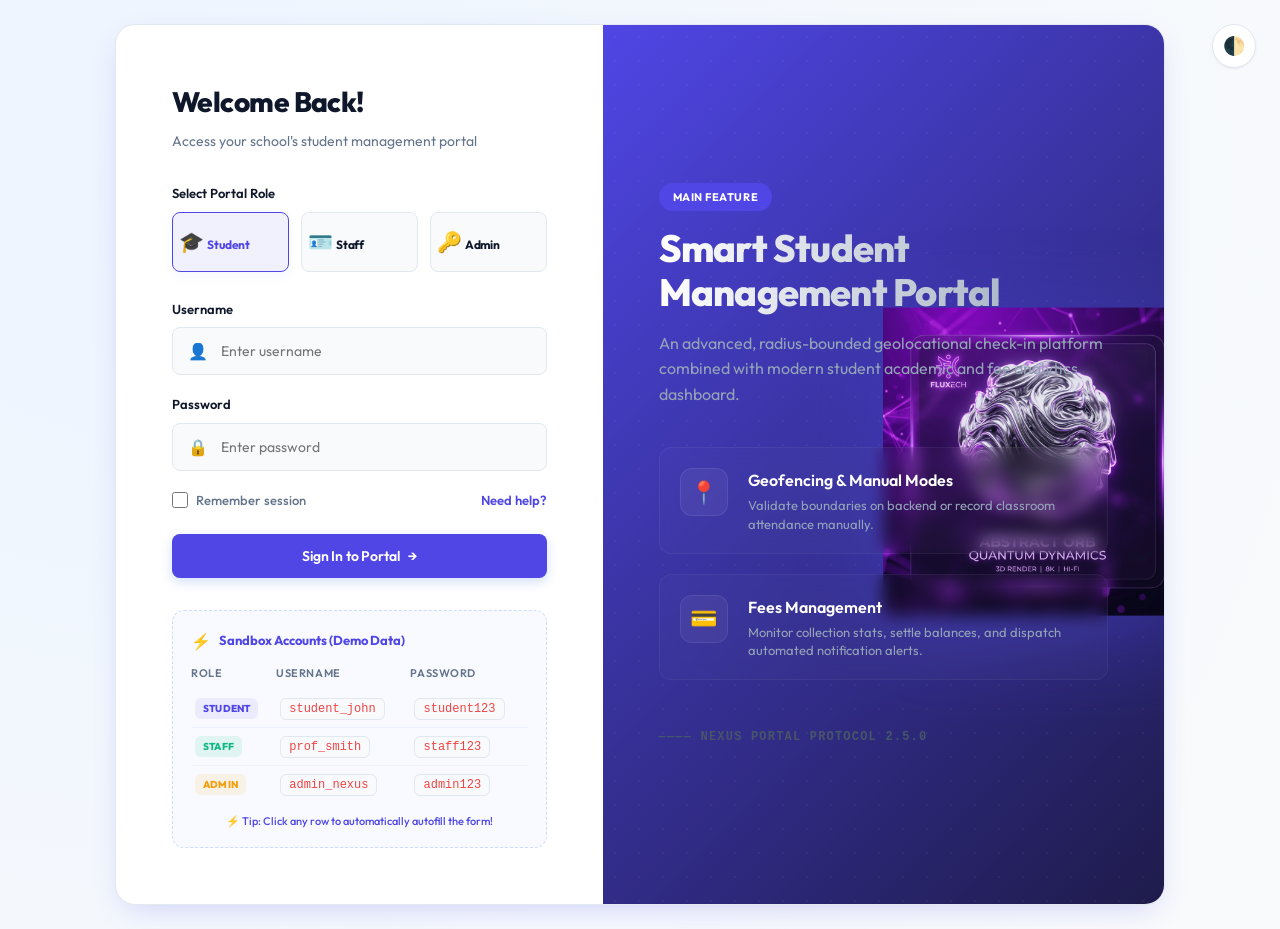
==== commit 43100c03: "Deploy portal redesign & fees management update to gh-pages" ====
--- a/index.html
+++ b/index.html
@@ -7,44 +7,14 @@
     <link rel="preconnect" href="https://fonts.googleapis.com">
     <link rel="preconnect" href="https://fonts.gstatic.com" crossorigin>
     <link href="https://fonts.googleapis.com/css2?family=Outfit:wght@300;400;500;600;700;800&display=swap" rel="stylesheet">
-    <link rel="stylesheet" href="style.css">
+    <link rel="stylesheet" href="style.css?v=2.5.0">
 </head>
 <body class="login-body">
     <!-- Theme Toggle Floating Button -->
     <button class="theme-toggle" id="theme-btn" aria-label="Toggle Dark Mode">🌓</button>
 
     <div class="login-wrapper">
-        <!-- Left Panel - Corporate Branding & Features -->
-        <div class="login-visual">
-            <div class="visual-content">
-                <span class="badge">Main Feature</span>
-                <h1>Geolocation Attendance Tracker</h1>
-                <p>Enforcing physical presence inside classrooms through advanced radius-bounded GPS tracking and QR-verified check-ins.</p>
-                
-                <div class="visual-features">
-                    <div class="v-feat">
-                        <span class="v-icon">📍</span>
-                        <div>
-                            <h4>100m Geofencing</h4>
-                            <p>Verify coordinates on backend using the Haversine formula.</p>
-                        </div>
-                    </div>
-                    <div class="v-feat">
-                        <span class="v-icon">🔒</span>
-                        <div>
-                            <h4>Role Isolation</h4>
-                            <p>Dedicated modules for Admin control, Staff scheduling & Student check-ins.</p>
-                        </div>
-                    </div>
-                </div>
-
-                <div class="visual-footer">
-                    ———— NEXUS SECURITY PROTOCOL 2.4.0
-                </div>
-            </div>
-        </div>
-
-        <!-- Right Panel - Login Card Form -->
+        <!-- Left Panel - Login Card Form -->
         <div class="login-container">
             <div class="login-header">
                 <h2>Welcome Back!</h2>
@@ -107,6 +77,9 @@
                     <span>Sign In to Portal</span>
                     <span class="btn-arrow">→</span>
                 </button>
+                <button type="button" class="btn btn-block" id="biometric-login-btn" onclick="handleBiometricLogin()" style="display: none; background: transparent; border: 1.5px solid var(--border-color); color: var(--primary); margin-top: 10px; border-radius: 12px; font-weight: 700; height: 48px; cursor: pointer; transition: all 0.2s ease;">
+                    <span>🔑 Quick Unlock (Biometric)</span>
+                </button>
             </form>
 
             <!-- Sandbox Accounts Helper Table -->
@@ -146,9 +119,42 @@
                 </div>
             </div>
         </div>
+
+        <!-- Right Panel - Corporate Branding & Features -->
+        <div class="login-visual">
+            <div class="visual-image-wrapper">
+                <img src="login_visual_asset.png" alt="Smart Student Portal Visual" class="floating-orb-img">
+            </div>
+            <div class="visual-content">
+                <span class="badge">Main Feature</span>
+                <h1>Smart Student Management Portal</h1>
+                <p>An advanced, radius-bounded geolocational check-in platform combined with modern student academic and fee analytics dashboard.</p>
+                
+                <div class="visual-features">
+                    <div class="v-feat">
+                        <span class="v-icon">📍</span>
+                        <div>
+                            <h4>Geofencing & Manual Modes</h4>
+                            <p>Validate boundaries on backend or record classroom attendance manually.</p>
+                        </div>
+                    </div>
+                    <div class="v-feat">
+                        <span class="v-icon">💳</span>
+                        <div>
+                            <h4>Fees Management</h4>
+                            <p>Monitor collection stats, settle balances, and dispatch automated notification alerts.</p>
+                        </div>
+                    </div>
+                </div>
+
+                <div class="visual-footer">
+                    ———— NEXUS PORTAL PROTOCOL 2.5.0
+                </div>
+            </div>
+        </div>
     </div>
 
-    <script src="script.js"></script>
+    <script src="script.js?v=2.5.0"></script>
     <script>
         // Inline UI helper to keep role cards styles synchronized instantly with radio changes
         function updateRoleUI(selectedRole) {
--- a/style.css
+++ b/style.css
@@ -7,10 +7,10 @@
 :root {
     --font-primary: 'Outfit', sans-serif;
     
-    /* Harmonious Light Mode Palette */
-    --primary: #2563eb;
-    --primary-hover: #1d4ed8;
-    --primary-light: rgba(37, 99, 235, 0.08);
+    /* Harmonious Light Mode Palette (EduStream Style) */
+    --primary: #5046e6;
+    --primary-hover: #4338ca;
+    --primary-light: rgba(80, 70, 230, 0.08);
     --success: #10b981;
     --success-light: rgba(16, 185, 129, 0.1);
     --danger: #ef4444;
@@ -27,26 +27,26 @@
     --text-color: #0f172a;
     --text-muted: #64748b;
     
-    /* Sidebar (Corporate Navy) */
-    --sidebar-bg: #0b1528;
-    --sidebar-text: #94a3b8;
-    --sidebar-active-bg: #1e293b;
-    --sidebar-active: #ffffff;
+    /* Sidebar (EduStream White/Light) */
+    --sidebar-bg: #ffffff;
+    --sidebar-text: #64748b;
+    --sidebar-active-bg: #e0e7ff;
+    --sidebar-active: #5046e6;
     
     /* Shadow & Glass */
     --shadow-sm: 0 1px 3px 0 rgba(0, 0, 0, 0.05), 0 1px 2px -1px rgba(0, 0, 0, 0.05);
-    --shadow-md: 0 4px 6px -1px rgba(0, 0, 0, 0.08), 0 2px 4px -2px rgba(0, 0, 0, 0.08);
-    --shadow-lg: 0 10px 15px -3px rgba(37, 99, 235, 0.05), 0 4px 6px -4px rgba(37, 99, 235, 0.05);
-    --shadow-premium: 0 10px 30px -10px rgba(37, 99, 235, 0.2);
+    --shadow-md: 0 4px 6px -1px rgba(80, 70, 230, 0.08), 0 2px 4px -2px rgba(80, 70, 230, 0.08);
+    --shadow-lg: 0 10px 15px -3px rgba(80, 70, 230, 0.12), 0 4px 6px -4px rgba(80, 70, 230, 0.12);
+    --shadow-premium: 0 10px 30px -10px rgba(80, 70, 230, 0.25);
     
     --glass-bg: rgba(255, 255, 255, 0.8);
     --glass-border: rgba(241, 245, 249, 0.5);
     --glass-blur: 16px;
     
     /* Borders & Radius */
-    --border-radius: 16px;
-    --border-radius-sm: 10px;
-    --border-radius-lg: 24px;
+    --border-radius: 12px;
+    --border-radius-sm: 8px;
+    --border-radius-lg: 20px;
     --transition: all 0.3s cubic-bezier(0.4, 0, 0.2, 1);
 }
 
@@ -58,8 +58,10 @@
     --text-color: #f1f5f9;
     --text-muted: #94a3b8;
     
-    --sidebar-bg: #030712;
-    --sidebar-active-bg: #0f172a;
+    --sidebar-bg: #0c1120;
+    --sidebar-text: #94a3b8;
+    --sidebar-active-bg: rgba(80, 70, 230, 0.15);
+    --sidebar-active: #818cf8;
     
     --glass-bg: rgba(12, 17, 32, 0.8);
     --glass-border: rgba(30, 41, 59, 0.5);
@@ -69,7 +71,7 @@
     --shadow-lg: 0 10px 15px -3px rgba(0, 0, 0, 0.4);
     --shadow-premium: 0 10px 30px -10px rgba(0, 0, 0, 0.5);
     
-    --primary-light: rgba(37, 99, 235, 0.15);
+    --primary-light: rgba(80, 70, 230, 0.2);
 }
 
 /* ==========================================================================
@@ -322,12 +324,42 @@
 /* Left Panel - corporate gradient & grid */
 .login-visual {
     flex: 1.2;
-    background: linear-gradient(135deg, #0b1528 0%, #060b13 100%);
+    background: linear-gradient(135deg, #4f46e5 0%, #1e1b4b 100%);
     position: relative;
     padding: 56px;
     display: flex;
     align-items: center;
     overflow: hidden;
+}
+
+.visual-image-wrapper {
+    position: absolute;
+    right: -5%;
+    top: 50%;
+    transform: translateY(-50%);
+    width: 55%;
+    opacity: 0.9;
+    pointer-events: none;
+    z-index: 1;
+}
+
+.floating-orb-img {
+    width: 100%;
+    height: auto;
+    filter: drop-shadow(0 20px 50px rgba(80, 70, 230, 0.45));
+    animation: orbFloat 6s ease-in-out infinite;
+}
+
+@keyframes orbFloat {
+    0% {
+        transform: translateY(0px);
+    }
+    50% {
+        transform: translateY(-20px);
+    }
+    100% {
+        transform: translateY(0px);
+    }
 }
 
 /* Dot Grid Overlay */
@@ -731,7 +763,7 @@
 }
 
 .sidebar-brand h3 {
-    color: #ffffff;
+    color: var(--primary);
     font-size: 20px;
     font-weight: 800;
     letter-spacing: -0.02em;
@@ -815,13 +847,13 @@
 
 .menu-list li:hover {
     background-color: var(--sidebar-active-bg);
-    color: #ffffff;
+    color: var(--sidebar-active);
 }
 
 .menu-list li.active {
-    background-color: var(--primary);
-    color: #ffffff;
-    box-shadow: 0 4px 12px rgba(37, 99, 235, 0.2);
+    background-color: var(--sidebar-active-bg);
+    color: var(--sidebar-active);
+    box-shadow: 0 4px 12px rgba(80, 70, 230, 0.15);
 }
 
 .menu-icon {
@@ -1666,3 +1698,313 @@
 /* Badge colors */
 .badge-warning { background-color: var(--warning-light); color: var(--warning); }
 .badge-success { background-color: var(--success-light); color: var(--success); }
+
+/* ==========================================================================
+   ADDED SYSTEM FEATURES STYLING
+   ========================================================================== */
+
+/* Notifications Bell Dropdown */
+.notif-dropdown {
+    position: absolute;
+    top: calc(100% + 8px);
+    right: 0;
+    width: 320px;
+    background-color: var(--card-bg);
+    border: 1px solid var(--border-color);
+    border-radius: var(--border-radius-sm);
+    box-shadow: var(--shadow-lg);
+    z-index: 1000;
+    animation: zoom-in 0.2s ease-out;
+}
+
+.notif-header {
+    display: flex;
+    justify-content: space-between;
+    align-items: center;
+    padding: 12px 16px;
+    border-bottom: 1px solid var(--border-color);
+}
+
+.notif-header h4 {
+    margin: 0;
+    font-size: 14px;
+    font-weight: 700;
+}
+
+.btn-link-sm {
+    background: none;
+    border: none;
+    color: var(--primary);
+    font-size: 11px;
+    font-weight: 600;
+    cursor: pointer;
+    padding: 0;
+    transition: var(--transition);
+}
+
+.btn-link-sm:hover {
+    color: var(--primary-hover);
+    text-decoration: underline;
+}
+
+.notif-list {
+    max-height: 280px;
+    overflow-y: auto;
+}
+
+.notif-item {
+    padding: 12px 16px;
+    border-bottom: 1px solid var(--border-color);
+    cursor: pointer;
+    transition: var(--transition);
+    display: flex;
+    flex-direction: column;
+    gap: 4px;
+}
+
+.notif-item:last-child {
+    border-bottom: none;
+}
+
+.notif-item:hover {
+    background-color: var(--primary-light);
+}
+
+.notif-item.unread {
+    border-left: 3px solid var(--primary);
+    background-color: rgba(37, 99, 235, 0.02);
+}
+
+.notif-item-title {
+    font-size: 13px;
+    font-weight: 600;
+    color: var(--text-color);
+}
+
+.notif-item-msg {
+    font-size: 12px;
+    color: var(--text-muted);
+}
+
+.notif-item-time {
+    font-size: 10px;
+    color: var(--text-muted);
+    align-self: flex-end;
+}
+
+.notif-empty {
+    padding: 24px;
+    text-align: center;
+    color: var(--text-muted);
+    font-size: 13px;
+}
+
+/* Webcam Container & Stream Frames */
+.camera-widget-container {
+    position: relative;
+    border-radius: var(--border-radius-sm);
+    overflow: hidden;
+    border: 1px solid var(--border-color);
+    background-color: #030712;
+    aspect-ratio: 4/3;
+    display: flex;
+    align-items: center;
+    justify-content: center;
+}
+
+.camera-stream {
+    width: 100%;
+    height: 100%;
+    object-fit: cover;
+    transform: scaleX(-1); /* Mirror camera stream */
+}
+
+.camera-overlay {
+    position: absolute;
+    top: 0;
+    left: 0;
+    right: 0;
+    bottom: 0;
+    border: 2px dashed rgba(255, 255, 255, 0.4);
+    margin: 20px;
+    border-radius: 8px;
+    pointer-events: none;
+    display: flex;
+    align-items: center;
+    justify-content: center;
+    color: rgba(255, 255, 255, 0.7);
+    font-size: 12px;
+    font-weight: 500;
+    text-shadow: 0 1px 4px rgba(0, 0, 0, 0.8);
+}
+
+.camera-overlay-circle {
+    position: absolute;
+    top: 50%;
+    left: 50%;
+    transform: translate(-50%, -50%);
+    width: 180px;
+    height: 180px;
+    border: 2px dashed var(--primary);
+    border-radius: 50%;
+    pointer-events: none;
+    box-shadow: 0 0 0 9999px rgba(0, 0, 0, 0.5); /* Dim surrounding areas */
+}
+
+/* Leaves application form grid elements */
+.leave-grid {
+    display: grid;
+    grid-template-columns: repeat(auto-fit, minmax(200px, 1fr));
+    gap: 16px;
+    margin-bottom: 16px;
+}
+
+/* Table elements overrides for badges */
+.badge-pill {
+    padding: 4px 8px;
+    border-radius: 9999px;
+    font-size: 11px;
+    font-weight: 600;
+}
+
+.badge-pill.pending {
+    background-color: var(--warning-light);
+    color: var(--warning);
+}
+
+.badge-pill.approved {
+    background-color: var(--success-light);
+    color: var(--success);
+}
+
+.badge-pill.rejected {
+    background-color: var(--danger-light);
+    color: var(--danger);
+}
+
+/* ==========================================================================
+   8. STUDENT PROFILE & FEES MANAGEMENT STYLES
+   ========================================================================== */
+
+/* Profile Grid & Layout */
+.profile-header-card {
+    display: flex;
+    align-items: center;
+    gap: 24px;
+    padding: 24px;
+    background: var(--card-bg);
+    border-radius: var(--border-radius);
+    border: 1px solid var(--border-color);
+    margin-bottom: 24px;
+    box-shadow: var(--shadow-sm);
+}
+
+.profile-avatar-large {
+    font-size: 40px;
+    width: 80px;
+    height: 80px;
+    background: var(--primary-light);
+    border-radius: 50%;
+    display: flex;
+    align-items: center;
+    justify-content: center;
+    border: 2px solid var(--primary);
+}
+
+.profile-details-grid {
+    display: grid;
+    grid-template-columns: repeat(auto-fit, minmax(200px, 1fr));
+    gap: 16px;
+}
+
+.profile-info-item {
+    padding: 12px 16px;
+    background: var(--bg-color);
+    border-radius: var(--border-radius-sm);
+    border: 1px solid var(--border-color);
+}
+
+.profile-info-label {
+    font-size: 11px;
+    color: var(--text-muted);
+    text-transform: uppercase;
+    font-weight: 700;
+    margin-bottom: 4px;
+}
+
+.profile-info-value {
+    font-size: 14px;
+    font-weight: 600;
+    color: var(--text-color);
+}
+
+/* Attendance calendar grid */
+.attendance-calendar-mini {
+    display: grid;
+    grid-template-columns: repeat(7, 1fr);
+    gap: 8px;
+    margin-top: 16px;
+}
+
+.calendar-day-box {
+    aspect-ratio: 1;
+    display: flex;
+    flex-direction: column;
+    align-items: center;
+    justify-content: center;
+    border-radius: var(--border-radius-sm);
+    border: 1px solid var(--border-color);
+    font-size: 11px;
+    font-weight: 700;
+}
+
+.calendar-day-box.present {
+    background-color: var(--success-light);
+    color: var(--success);
+    border-color: rgba(16, 185, 129, 0.2);
+}
+
+.calendar-day-box.late {
+    background-color: var(--warning-light);
+    color: var(--warning);
+    border-color: rgba(245, 158, 11, 0.2);
+}
+
+.calendar-day-box.absent {
+    background-color: var(--danger-light);
+    color: var(--danger);
+    border-color: rgba(239, 68, 68, 0.2);
+}
+
+/* Fees Cards & tables */
+.fee-badge {
+    padding: 6px 12px;
+    border-radius: 9999px;
+    font-size: 11px;
+    font-weight: 700;
+    text-transform: uppercase;
+    display: inline-block;
+}
+
+.fee-badge.paid {
+    background-color: var(--success-light);
+    color: var(--success);
+}
+
+.fee-badge.pending {
+    background-color: var(--warning-light);
+    color: var(--warning);
+}
+
+.fee-badge.overdue {
+    background-color: var(--danger-light);
+    color: var(--danger);
+}
+
+/* Charts responsive grid */
+.chart-container-large {
+    position: relative;
+    height: 280px;
+    width: 100%;
+}
+
